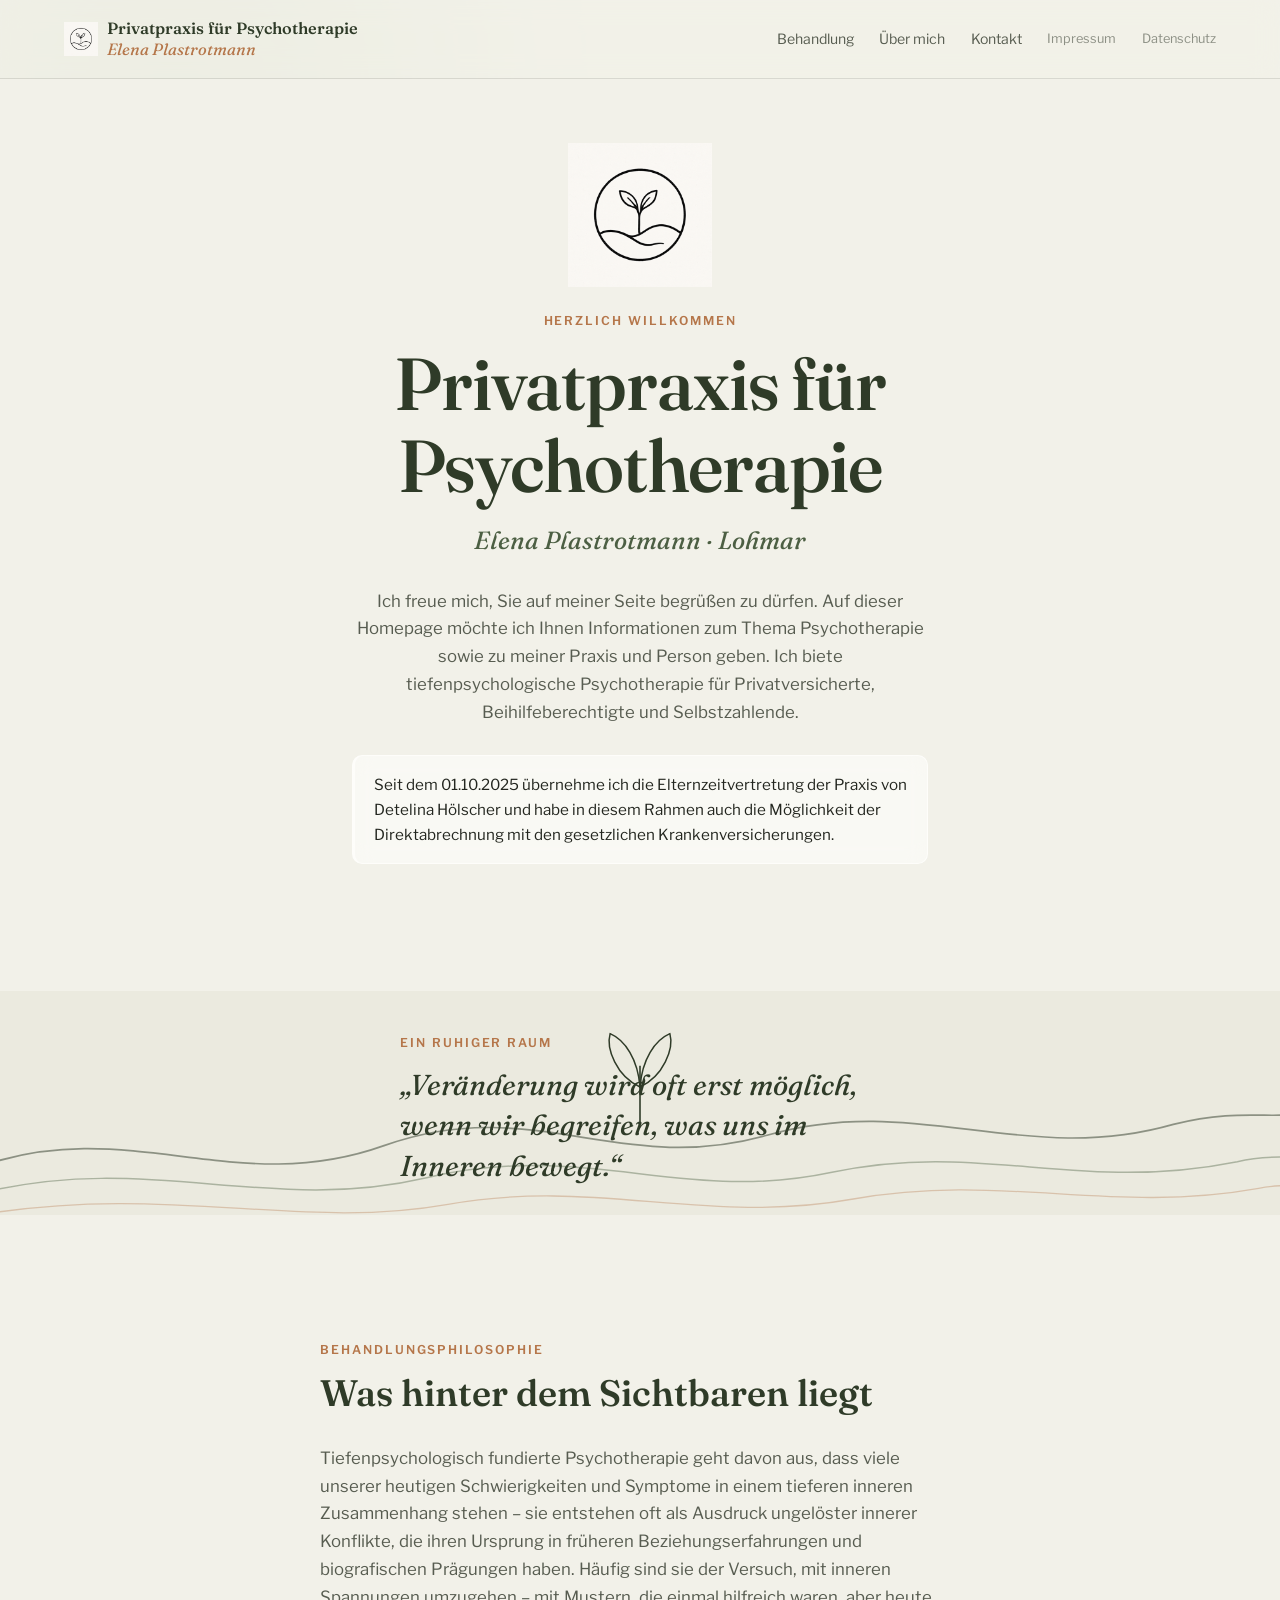
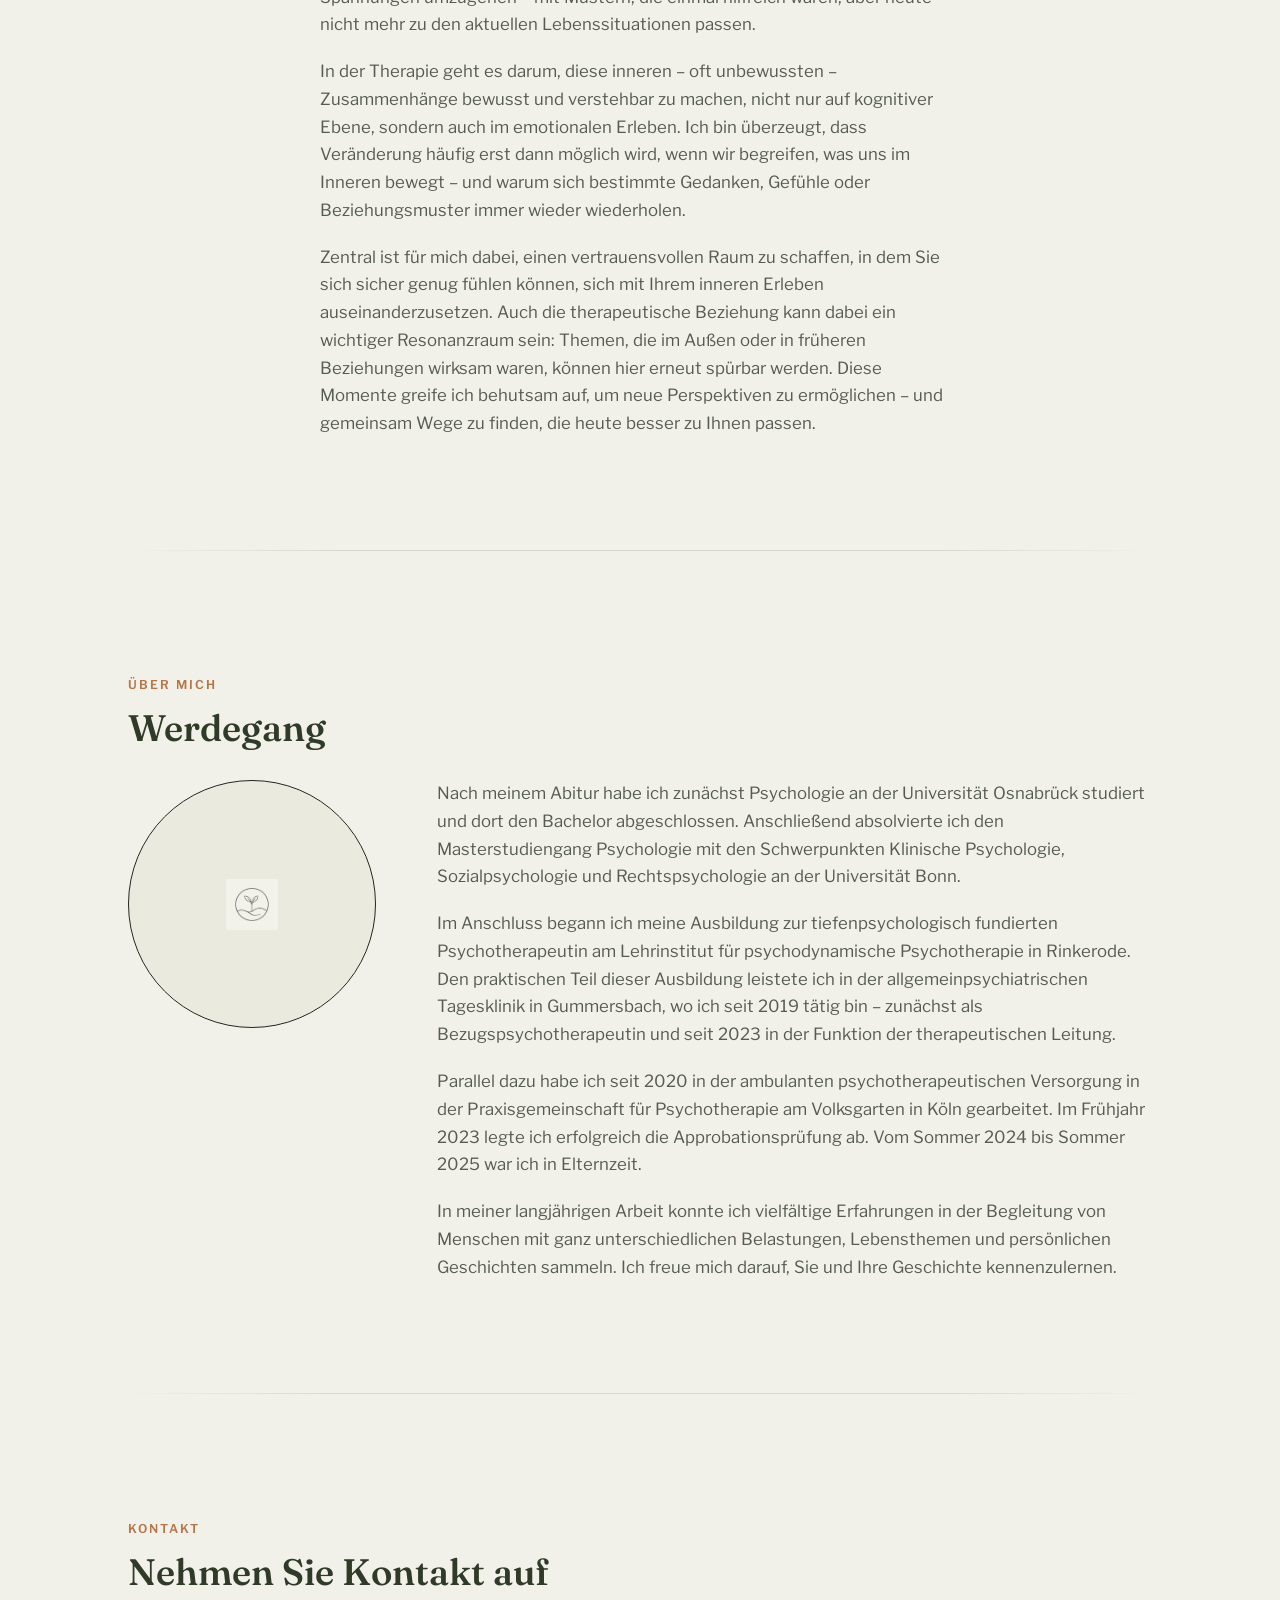
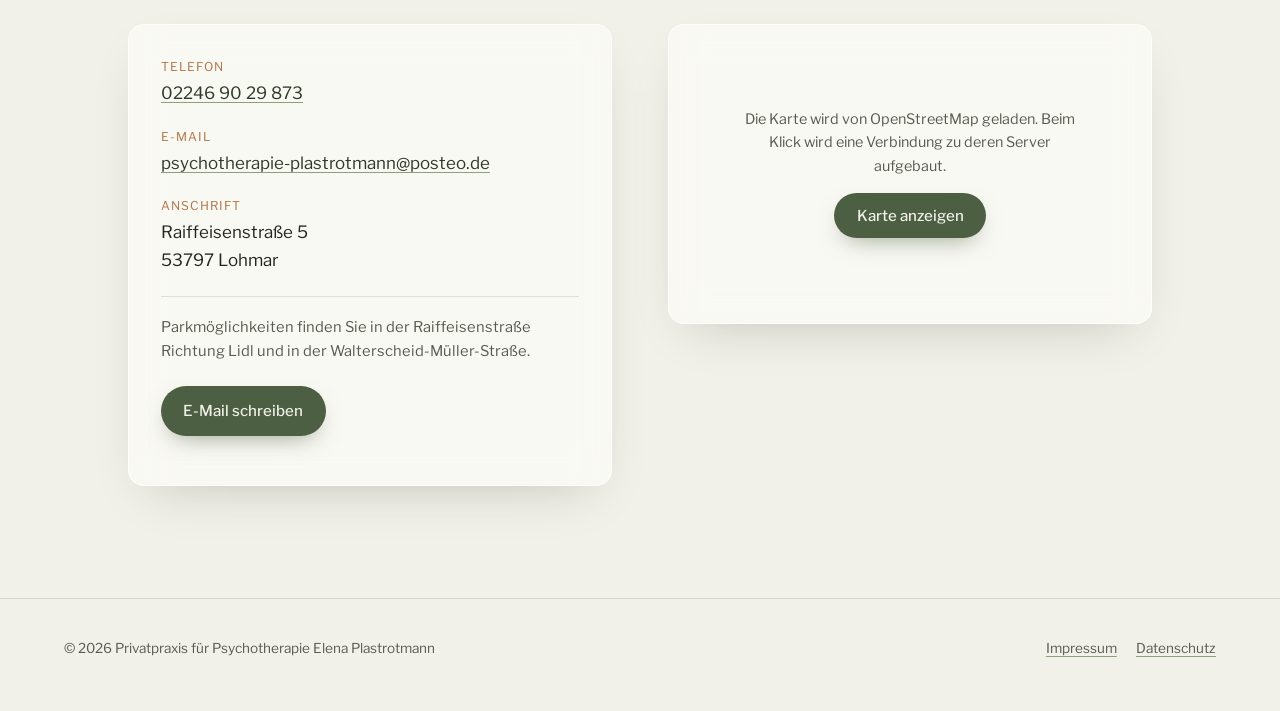
==== index.html @ 80707704 "Add files via upload" ====
<!DOCTYPE html>
<html lang="de">
<head>
<meta charset="UTF-8">
<meta name="viewport" content="width=device-width, initial-scale=1">
<title>Privatpraxis für Psychotherapie – Elena Plastrotmann</title>
<meta name="description" content="Privatpraxis für tiefenpsychologisch fundierte Psychotherapie von Elena Plastrotmann in Lohmar. Für Privatversicherte, Beihilfeberechtigte, Selbstzahlende und gesetzlich Versicherte im Rahmen der Elternzeitvertretung.">
<link rel="icon" type="image/png" href="assets/logo.png">
<link rel="stylesheet" href="style.css">
</head>
<body>

<div class="field" aria-hidden="true">
  <span class="b1"></span>
  <span class="b2"></span>
  <span class="b3"></span>
</div>

<nav class="site-nav">
  <a class="wordmark" href="#top">
    <img class="logo-mark" src="assets/logo.png" alt="Logo: Sprössling über Dünenlinien">
    <span>Privatpraxis für Psychotherapie<br><em>Elena Plastrotmann</em></span>
  </a>
  <ul class="nav-links">
    <li><a href="#behandlung">Behandlung</a></li>
    <li><a href="#ueber-mich">Über mich</a></li>
    <li><a href="#kontakt">Kontakt</a></li>
    <li class="legal"><a href="impressum.html">Impressum</a></li>
    <li class="legal"><a href="datenschutz.html">Datenschutz</a></li>
  </ul>
</nav>

<main id="top">

  <!-- ================= HERO ================= -->
  <section class="hero">
    <div class="wrap hero-inner">
      <div class="hero-art-wrap">
        <img src="assets/logo.png" alt="Logo der Praxis: Sprössling über Dünenlinien" style="width:9rem; height:9rem; display:block; margin:0 auto;">
      </div>
      <p class="eyebrow" style="text-align:center;">Herzlich willkommen</p>
      <h1 style="text-align:center;">Privatpraxis für<br>Psychotherapie</h1>
      <p class="lede" style="text-align:center;">Elena Plastrotmann · Lohmar</p>
      <p class="intro" style="margin-left:auto; margin-right:auto; text-align:center;">
        Ich freue mich, Sie auf meiner Seite begrüßen zu dürfen. Auf dieser Homepage
        möchte ich Ihnen Informationen zum Thema Psychotherapie sowie zu meiner Praxis
        und Person geben. Ich biete tiefenpsychologische Psychotherapie für
        Privatversicherte, Beihilfeberechtigte und Selbstzahlende.
      </p>
      <p class="notice" style="margin-left:auto; margin-right:auto;">
        Seit dem 01.10.2025 übernehme ich die Elternzeitvertretung der Praxis von
        Detelina Hölscher und habe in diesem Rahmen auch die Möglichkeit der
        Direktabrechnung mit den gesetzlichen Krankenversicherungen.
      </p>
    </div>
  </section>

  <!-- ================= DÜNEN-LINIEN-BAND ================= -->
  <div class="line-band">
    <svg class="dunes" viewBox="0 0 1200 260" preserveAspectRatio="xMidYMid slice" aria-hidden="true">
      <path d="M-20,190 C120,140 220,220 360,170 C500,120 580,200 720,160 C860,120 960,190 1100,150 C1160,135 1190,145 1220,140"
            fill="none" stroke="#2f3b28" stroke-width="1.6" opacity="0.5"/>
      <path d="M-20,215 C140,175 250,235 400,200 C550,165 640,225 780,195 C920,165 1010,215 1160,185 C1190,178 1210,182 1220,180"
            fill="none" stroke="#4c5f43" stroke-width="1.4" opacity="0.4"/>
      <path d="M-20,235 C160,205 280,250 420,225 C560,200 660,245 800,220 C940,195 1040,235 1180,210 C1200,206 1210,208 1220,207"
            fill="none" stroke="#b5764a" stroke-width="1.2" opacity="0.35"/>
      <g transform="translate(600,95)">
        <line x1="0" y1="0" x2="0" y2="55" stroke="#2f3b28" stroke-width="1.5"/>
        <path d="M0,20 C-22,10 -32,-16 -28,-30 C-14,-24 -2,-6 0,20 Z" fill="none" stroke="#2f3b28" stroke-width="1.4"/>
        <path d="M0,20 C22,10 32,-16 28,-30 C14,-24 2,-6 0,20 Z" fill="none" stroke="#2f3b28" stroke-width="1.4"/>
      </g>
    </svg>
    <div class="wrap">
      <p class="eyebrow">Ein ruhiger Raum</p>
      <blockquote>„Veränderung wird oft erst möglich, wenn wir begreifen, was uns im Inneren bewegt.“</blockquote>
    </div>
  </div>

  <!-- ================= BEHANDLUNGSPHILOSOPHIE ================= -->
  <section id="behandlung">
    <div class="wrap reveal">
      <div class="section-head">
        <p class="eyebrow">Behandlungsphilosophie</p>
        <h2>Was hinter dem Sichtbaren liegt</h2>
      </div>
      <div class="prose">
        <p>
          Tiefenpsychologisch fundierte Psychotherapie geht davon aus, dass viele
          unserer heutigen Schwierigkeiten und Symptome in einem tieferen inneren
          Zusammenhang stehen – sie entstehen oft als Ausdruck ungelöster innerer
          Konflikte, die ihren Ursprung in früheren Beziehungserfahrungen und
          biografischen Prägungen haben. Häufig sind sie der Versuch, mit inneren
          Spannungen umzugehen – mit Mustern, die einmal hilfreich waren, aber heute
          nicht mehr zu den aktuellen Lebenssituationen passen.
        </p>
        <p>
          In der Therapie geht es darum, diese inneren – oft unbewussten –
          Zusammenhänge bewusst und verstehbar zu machen, nicht nur auf kognitiver
          Ebene, sondern auch im emotionalen Erleben. Ich bin überzeugt, dass
          Veränderung häufig erst dann möglich wird, wenn wir begreifen, was uns im
          Inneren bewegt – und warum sich bestimmte Gedanken, Gefühle oder
          Beziehungsmuster immer wieder wiederholen.
        </p>
        <p>
          Zentral ist für mich dabei, einen vertrauensvollen Raum zu schaffen, in dem
          Sie sich sicher genug fühlen können, sich mit Ihrem inneren Erleben
          auseinanderzusetzen. Auch die therapeutische Beziehung kann dabei ein
          wichtiger Resonanzraum sein: Themen, die im Außen oder in früheren
          Beziehungen wirksam waren, können hier erneut spürbar werden. Diese Momente
          greife ich behutsam auf, um neue Perspektiven zu ermöglichen – und
          gemeinsam Wege zu finden, die heute besser zu Ihnen passen.
        </p>
      </div>
    </div>
  </section>

  <div class="divider"></div>

  <!-- ================= ÜBER MICH ================= -->
  <section id="ueber-mich">
    <div class="wrap-wide">
      <div class="section-head reveal">
        <p class="eyebrow">Über mich</p>
        <h2>Werdegang</h2>
      </div>
      <div class="portrait-layout reveal">
        <div class="portrait-frame">
          <img src="assets/logo.png" alt="Platzhalter" style="width:3.2rem; height:3.2rem; opacity:0.55;">
        </div>
        <div class="prose">
        <p>
          Nach meinem Abitur habe ich zunächst Psychologie an der Universität
          Osnabrück studiert und dort den Bachelor abgeschlossen. Anschließend
          absolvierte ich den Masterstudiengang Psychologie mit den Schwerpunkten
          Klinische Psychologie, Sozialpsychologie und Rechtspsychologie an der
          Universität Bonn.
        </p>
        <p>
          Im Anschluss begann ich meine Ausbildung zur tiefenpsychologisch
          fundierten Psychotherapeutin am Lehrinstitut für psychodynamische
          Psychotherapie in Rinkerode. Den praktischen Teil dieser Ausbildung
          leistete ich in der allgemeinpsychiatrischen Tagesklinik in Gummersbach, wo
          ich seit 2019 tätig bin – zunächst als Bezugspsychotherapeutin und seit
          2023 in der Funktion der therapeutischen Leitung.
        </p>
        <p>
          Parallel dazu habe ich seit 2020 in der ambulanten psychotherapeutischen
          Versorgung in der Praxisgemeinschaft für Psychotherapie am Volksgarten in
          Köln gearbeitet. Im Frühjahr 2023 legte ich erfolgreich die
          Approbationsprüfung ab. Vom Sommer 2024 bis Sommer 2025 war ich in
          Elternzeit.
        </p>
        <p>
          In meiner langjährigen Arbeit konnte ich vielfältige Erfahrungen in der
          Begleitung von Menschen mit ganz unterschiedlichen Belastungen,
          Lebensthemen und persönlichen Geschichten sammeln. Ich freue mich darauf,
          Sie und Ihre Geschichte kennenzulernen.
        </p>
        </div>
      </div>
    </div>
  </section>

  <div class="divider"></div>

  <!-- ================= KONTAKT ================= -->
  <section id="kontakt">
    <div class="wrap-wide">
      <div class="section-head reveal">
        <p class="eyebrow">Kontakt</p>
        <h2>Nehmen Sie Kontakt auf</h2>
      </div>
      <div class="contact-grid reveal-stagger">
        <div class="contact-card glass-card">
          <dl>
            <dt>Telefon</dt>
            <dd><a href="tel:+4922469029873">02246 90 29 873</a></dd>
            <dt>E-Mail</dt>
            <dd><a href="mailto:psychotherapie-plastrotmann@posteo.de">psychotherapie-plastrotmann@posteo.de</a></dd>
            <dt>Anschrift</dt>
            <dd>Raiffeisenstraße 5<br>53797 Lohmar</dd>
          </dl>
          <p class="parking">
            Parkmöglichkeiten finden Sie in der Raiffeisenstraße Richtung Lidl und in
            der Walterscheid-Müller-Straße.
          </p>
          <p style="margin-top:1.4rem;">
            <a class="btn" href="mailto:psychotherapie-plastrotmann@posteo.de?subject=Kontaktanfrage">
              E-Mail schreiben
            </a>
          </p>
        </div>

        <div class="map-box glass-card" id="map-box">
          <div id="map-placeholder">
            <p class="map-hint">
              Die Karte wird von OpenStreetMap geladen. Beim Klick wird eine
              Verbindung zu deren Server aufgebaut.
            </p>
            <p style="margin-top:0.9rem;">
              <button class="btn" id="load-map" type="button">Karte anzeigen</button>
            </p>
          </div>
        </div>
      </div>
    </div>
  </section>

</main>

<footer>
  <span>© <span id="year"></span> Privatpraxis für Psychotherapie Elena Plastrotmann</span>
  <span class="legal-links">
    <a href="impressum.html">Impressum</a>
    <a href="datenschutz.html">Datenschutz</a>
  </span>
</footer>

<script>
  document.getElementById('year').textContent = new Date().getFullYear();

  document.getElementById('load-map').addEventListener('click', function () {
    var box = document.getElementById('map-box');
    var iframe = document.createElement('iframe');
    iframe.src = "https://www.openstreetmap.org/export/embed.html?bbox=7.1958909%2C50.8319381%2C7.2158909%2C50.8419381&marker=50.8369381%2C7.2058909&layer=mapnik";
    iframe.loading = "lazy";
    iframe.title = "Anfahrt zur Praxis: Raiffeisenstraße 5, 53797 Lohmar";
    box.innerHTML = "";
    box.appendChild(iframe);
  });

  // Scroll-reveal animations
  var revealEls = document.querySelectorAll('.reveal, .reveal-stagger');
  if ('IntersectionObserver' in window) {
    var io = new IntersectionObserver(function (entries) {
      entries.forEach(function (entry) {
        if (entry.isIntersecting) {
          entry.target.classList.add('is-visible');
          io.unobserve(entry.target);
        }
      });
    }, { threshold: 0.15 });
    revealEls.forEach(function (el) { io.observe(el); });
  } else {
    revealEls.forEach(function (el) { el.classList.add('is-visible'); });
  }
</script>

</body>
</html>
---- style.css ----
/* ============================================================
   Privatpraxis für Psychotherapie – Elena Plastrotmann
   Design-System v2: editorial, ruhig, mit echter Tiefe & Bewegung
   ============================================================ */

@import url('https://fonts.googleapis.com/css2?family=Fraunces:ital,opsz,wght@0,9..144,340;0,9..144,440;0,9..144,560;0,9..144,680;1,9..144,440;1,9..144,560&family=Libre+Franklin:wght@300;400;500;600&display=swap');

:root {
  --paper: #f2f1e9;
  --paper-warm: #ebeadf;
  --ink: #23261f;
  --ink-soft: #575c50;
  --moss: #4c5f43;
  --moss-deep: #2f3b28;
  --moss-light: #8ca179;
  --clay: #b5764a;
  --clay-soft: #d9a97e;
  --sage-pale: #dde3d1;
  --line: rgba(35, 38, 31, 0.12);
  --glass: rgba(255, 255, 254, 0.55);
  --glass-border: rgba(255, 255, 254, 0.7);

  --font-display: 'Fraunces', Georgia, serif;
  --font-body: 'Libre Franklin', -apple-system, sans-serif;

  --measure: 40rem;
  --gutter: clamp(1.5rem, 5vw, 4.5rem);
  --ease: cubic-bezier(0.16, 1, 0.3, 1);
}

* { box-sizing: border-box; }
html { scroll-behavior: smooth; }

@media (prefers-reduced-motion: reduce) {
  html { scroll-behavior: auto; }
  * { animation-duration: 0.01ms !important; transition-duration: 0.01ms !important; }
}

body {
  margin: 0;
  background: var(--paper);
  color: var(--ink);
  font-family: var(--font-body);
  line-height: 1.65;
  font-size: 1.05rem;
  -webkit-font-smoothing: antialiased;
  overflow-x: hidden;
}

a { color: var(--moss-deep); text-decoration-color: var(--moss-light); text-underline-offset: 3px; }
a:hover { color: var(--clay); }
a:focus-visible, button:focus-visible { outline: 2px solid var(--clay); outline-offset: 3px; }

h1, h2, h3 {
  font-family: var(--font-display);
  font-weight: 560;
  color: var(--moss-deep);
  line-height: 1.12;
  margin: 0;
}

.eyebrow {
  font-family: var(--font-body);
  font-size: 0.76rem;
  letter-spacing: 0.16em;
  text-transform: uppercase;
  color: var(--clay);
  font-weight: 600;
}

/* ---------- Nav ---------- */
.site-nav {
  position: sticky;
  top: 0;
  z-index: 30;
  display: flex;
  align-items: center;
  justify-content: space-between;
  gap: 1rem;
  padding: 1.15rem var(--gutter);
  background: rgba(242, 241, 233, 0.72);
  backdrop-filter: blur(14px) saturate(1.4);
  -webkit-backdrop-filter: blur(14px) saturate(1.4);
  border-bottom: 1px solid var(--line);
  flex-wrap: wrap;
  transition: background 0.3s var(--ease);
}
.site-nav .wordmark {
  font-family: var(--font-display);
  font-size: 1.02rem;
  color: var(--moss-deep);
  text-decoration: none;
  font-weight: 560;
  line-height: 1.25;
}
.site-nav .wordmark em { font-style: italic; color: var(--clay); font-weight: 440; }
.nav-links { display: flex; align-items: center; gap: 1.6rem; list-style: none; margin: 0; padding: 0; font-size: 0.88rem; }
.nav-links a { color: var(--ink-soft); text-decoration: none; position: relative; }
.nav-links a::after {
  content: ""; position: absolute; left: 0; right: 0; bottom: -3px; height: 1px;
  background: var(--clay); transform: scaleX(0); transform-origin: right;
  transition: transform 0.3s var(--ease);
}
.nav-links a:hover { color: var(--clay); }
.nav-links a:hover::after { transform: scaleX(1); transform-origin: left; }
.nav-links .legal { color: var(--ink-soft); opacity: 0.65; font-size: 0.8rem; }

/* ---------- Ambient gradient field (replaces flat illustration) ---------- */
.field {
  position: fixed;
  inset: 0;
  z-index: -1;
  pointer-events: none;
  overflow: hidden;
}
.field span {
  position: absolute;
  border-radius: 50%;
  filter: blur(70px);
  opacity: 0.55;
  will-change: transform;
}
.field .b1 { width: 46rem; height: 46rem; top: -18rem; left: -12rem; background: radial-gradient(circle, var(--moss-light), transparent 70%); opacity: 0.18; animation: drift1 26s ease-in-out infinite; }
.field .b2 { width: 34rem; height: 34rem; top: 8rem; right: -10rem; background: radial-gradient(circle, var(--clay-soft), transparent 70%); opacity: 0.14; animation: drift2 32s ease-in-out infinite; }
.field .b3 { width: 40rem; height: 40rem; bottom: -20rem; left: 20%; background: radial-gradient(circle, var(--sage-pale), transparent 70%); opacity: 0.2; animation: drift3 40s ease-in-out infinite; }

@keyframes drift1 { 0%,100% { transform: translate(0,0); } 50% { transform: translate(4%, 6%); } }
@keyframes drift2 { 0%,100% { transform: translate(0,0); } 50% { transform: translate(-6%, 4%); } }
@keyframes drift3 { 0%,100% { transform: translate(0,0); } 50% { transform: translate(5%, -5%); } }

/* ---------- Layout shell ---------- */
main { display: block; }
section { padding: clamp(3.5rem, 9vw, 7rem) var(--gutter); position: relative; }
.wrap { max-width: var(--measure); margin: 0 auto; }
.wrap-wide { max-width: 64rem; margin: 0 auto; }

/* ---------- Hero ---------- */
.hero {
  min-height: min(46rem, 88vh);
  display: flex;
  align-items: center;
  padding-top: clamp(2rem, 8vw, 4rem);
}
.hero-inner { max-width: 46rem; }
.hero h1 {
  font-size: clamp(2.6rem, 7vw, 4.6rem);
  letter-spacing: -0.015em;
  opacity: 0;
  transform: translateY(18px);
  animation: rise 0.9s var(--ease) 0.15s forwards;
}
.hero .lede {
  font-family: var(--font-display);
  font-style: italic;
  font-weight: 440;
  font-size: clamp(1.2rem, 2.6vw, 1.55rem);
  color: var(--moss);
  margin-top: 0.75rem;
  opacity: 0;
  transform: translateY(18px);
  animation: rise 0.9s var(--ease) 0.32s forwards;
}
.hero p.intro {
  margin-top: 1.7rem;
  max-width: 36rem;
  color: var(--ink-soft);
  opacity: 0;
  transform: translateY(18px);
  animation: rise 0.9s var(--ease) 0.48s forwards;
}
.notice {
  margin-top: 1.8rem;
  padding: 1rem 1.2rem;
  background: var(--glass);
  border: 1px solid var(--glass-border);
  backdrop-filter: blur(10px);
  border-left: 3px solid var(--moss);
  border-radius: 10px;
  font-size: 0.95rem;
  max-width: 36rem;
  opacity: 0;
  transform: translateY(18px);
  animation: rise 0.9s var(--ease) 0.64s forwards;
}
@keyframes rise { to { opacity: 1; transform: translateY(0); } }

/* ---------- Scroll reveal ---------- */
.reveal { opacity: 0; transform: translateY(28px); transition: opacity 0.8s var(--ease), transform 0.8s var(--ease); }
.reveal.is-visible { opacity: 1; transform: translateY(0); }
.reveal-stagger > * { opacity: 0; transform: translateY(24px); transition: opacity 0.7s var(--ease), transform 0.7s var(--ease); }
.reveal-stagger.is-visible > *:nth-child(1) { transition-delay: 0s; }
.reveal-stagger.is-visible > *:nth-child(2) { transition-delay: 0.12s; }
.reveal-stagger.is-visible > *:nth-child(3) { transition-delay: 0.24s; }
.reveal-stagger.is-visible > * { opacity: 1; transform: translateY(0); }

/* ---------- Sections ---------- */
.section-head { margin-bottom: 2rem; }
.section-head h2 { font-size: clamp(1.7rem, 4.2vw, 2.3rem); margin-top: 0.4rem; }

.divider {
  height: 1px;
  max-width: 64rem;
  margin: 0 auto;
  background: linear-gradient(90deg, transparent, var(--line) 20%, var(--line) 80%, transparent);
}

.prose p { margin: 0 0 1.15em; color: var(--ink-soft); }
.prose p:last-child { margin-bottom: 0; }

/* ---------- Glass cards ---------- */
.glass-card {
  background: var(--glass);
  border: 1px solid var(--glass-border);
  backdrop-filter: blur(16px) saturate(1.3);
  -webkit-backdrop-filter: blur(16px) saturate(1.3);
  border-radius: 16px;
  box-shadow: 0 20px 50px -24px rgba(35, 38, 31, 0.25);
  transition: transform 0.4s var(--ease), box-shadow 0.4s var(--ease);
}
.glass-card:hover { transform: translateY(-3px); box-shadow: 0 26px 60px -22px rgba(35, 38, 31, 0.3); }

/* ---------- Portrait ---------- */
.portrait-layout {
  display: grid;
  grid-template-columns: 15.5rem 1fr;
  gap: clamp(2.2rem, 5vw, 3.8rem);
  align-items: start;
}
@media (max-width: 42rem) {
  .portrait-layout { grid-template-columns: 1fr; }
  .portrait-frame { margin: 0 auto; }
}
.portrait-frame {
  width: 15.5rem;
  height: 15.5rem;
  border-radius: 50%;
  position: relative;
  flex-shrink: 0;
  background: var(--paper-warm);
  border: 1.5px solid var(--ink);
  box-shadow: none;
  display: flex;
  align-items: center;
  justify-content: center;
  overflow: hidden;
}
.portrait-frame img { width: 100%; height: 100%; object-fit: cover; }
.portrait-frame .tag {
  font-family: var(--font-body);
  font-size: 0.72rem;
  letter-spacing: 0.06em;
  color: var(--ink-soft);
  text-transform: uppercase;
}

/* ---------- Contact ---------- */
.contact-grid {
  display: grid;
  grid-template-columns: 1fr 1fr;
  gap: clamp(2rem, 5vw, 3.5rem);
  align-items: start;
}
@media (max-width: 40rem) { .contact-grid { grid-template-columns: 1fr; } }

.contact-card { padding: 2rem; }
.contact-card dl { margin: 0; }
.contact-card dt { font-size: 0.76rem; letter-spacing: 0.08em; text-transform: uppercase; color: var(--clay); margin-top: 1.15rem; }
.contact-card dt:first-child { margin-top: 0; }
.contact-card dd { margin: 0.2rem 0 0; font-size: 1.06rem; }
.contact-card .parking { margin-top: 1.3rem; padding-top: 1.1rem; border-top: 1px solid var(--line); font-size: 0.92rem; color: var(--ink-soft); }

.btn {
  display: inline-flex; align-items: center; gap: 0.5rem;
  padding: 0.8rem 1.4rem;
  background: var(--moss);
  color: var(--paper);
  border: none; border-radius: 999px;
  font-family: var(--font-body); font-size: 0.94rem; font-weight: 500;
  text-decoration: none; cursor: pointer;
  transition: background 0.25s var(--ease), transform 0.25s var(--ease), box-shadow 0.25s var(--ease);
  box-shadow: 0 10px 24px -10px rgba(76, 95, 67, 0.6);
}
.btn:hover { background: var(--moss-deep); color: var(--paper); transform: translateY(-2px); box-shadow: 0 14px 28px -10px rgba(76, 95, 67, 0.7); }

.map-box {
  border-radius: 16px;
  overflow: hidden;
  min-height: 300px;
  display: flex; align-items: center; justify-content: center;
  text-align: center;
  padding: 1.8rem;
}
.map-box iframe { width: 100%; height: 340px; border: 0; display: block; border-radius: 16px; }
.map-box .map-hint { color: var(--ink-soft); font-size: 0.9rem; max-width: 22rem; }

/* ---------- Footer ---------- */
footer {
  padding: 2.4rem var(--gutter) 3.2rem;
  border-top: 1px solid var(--line);
  font-size: 0.85rem;
  color: var(--ink-soft);
  display: flex; justify-content: space-between; gap: 1rem; flex-wrap: wrap;
}
footer a { color: var(--ink-soft); }
footer .legal-links { display: flex; gap: 1.2rem; }

/* ---------- Legal pages ---------- */
.legal-page section { padding-top: clamp(2.8rem, 6vw, 4rem); }
.legal-page h1 { font-size: clamp(1.9rem, 4vw, 2.5rem); margin-bottom: 1.9rem; }
.legal-page h3 { font-size: 1.05rem; color: var(--moss-deep); margin-top: 2.1rem; margin-bottom: 0.5rem; font-family: var(--font-body); font-weight: 600; }
.legal-page p, .legal-page address { color: var(--ink-soft); font-style: normal; margin: 0 0 1em; }

/* ---------- Photo hero & bands -> replaced with abstract line-art (see below) ---------- */
.hero {
  position: relative;
  background: var(--paper);
  color: var(--ink);
}
.hero .eyebrow { color: var(--clay); }
.hero h1 { color: var(--moss-deep); text-shadow: none; }
.hero .lede { color: var(--moss); }
.hero p.intro { color: var(--ink-soft); }
.hero .notice { background: var(--glass); border-color: var(--glass-border); color: var(--ink); }
.hero .notice a { color: var(--moss-deep); }

.hero-art-wrap {
  max-width: 22rem;
  margin: 0 auto 1.5rem;
  opacity: 0;
  transform: scale(0.94);
  animation: emblemIn 1.1s var(--ease) 0.05s forwards;
}
.hero-art-wrap svg { width: 100%; height: auto; display: block; }
@keyframes emblemIn { to { opacity: 1; transform: scale(1); } }

.line-band {
  position: relative;
  min-height: 14rem;
  background: var(--paper-warm);
  display: flex;
  align-items: center;
  overflow: hidden;
}
.line-band svg.dunes {
  position: absolute;
  inset: 0;
  width: 100%;
  height: 100%;
}
.line-band .wrap { position: relative; z-index: 2; }
.line-band .eyebrow { color: var(--clay); }
.line-band blockquote {
  font-family: var(--font-display);
  font-style: italic;
  font-weight: 440;
  font-size: clamp(1.3rem, 3vw, 1.8rem);
  line-height: 1.4;
  margin: 0.6rem 0 0;
  color: var(--moss-deep);
  max-width: 30rem;
}

.photo-credit {
  font-size: 0.72rem;
  color: var(--ink-soft);
  opacity: 0.6;
}
.photo-credit a { color: var(--ink-soft); }

/* ---------- Logo ---------- */
.site-nav .wordmark {
  display: flex;
  align-items: center;
  gap: 0.6rem;
}
.site-nav .logo-mark {
  width: 2.1rem;
  height: 2.1rem;
  flex-shrink: 0;
}
.footer-mark {
  width: 1.6rem;
  height: 1.6rem;
  opacity: 0.7;
  vertical-align: middle;
  margin-right: 0.4rem;
}

/* ---------- Mobile fixes: horizontal overflow + nav + portrait ---------- */
html, body {
  overflow-x: hidden;
  width: 100%;
  max-width: 100vw;
}

.nav-links {
  flex-wrap: wrap;
  row-gap: 0.4rem;
  justify-content: flex-end;
}

@media (max-width: 40rem) {
  .site-nav {
    flex-direction: column;
    align-items: flex-start;
    gap: 0.7rem;
  }
  .nav-links {
    justify-content: flex-start;
    width: 100%;
    gap: 1rem 1.1rem;
    font-size: 0.85rem;
  }
}

@media (max-width: 26rem) {
  .portrait-frame {
    width: 10.5rem;
    height: 10.5rem;
  }
  .portrait-frame .tag {
    font-size: 0.62rem;
  }
}
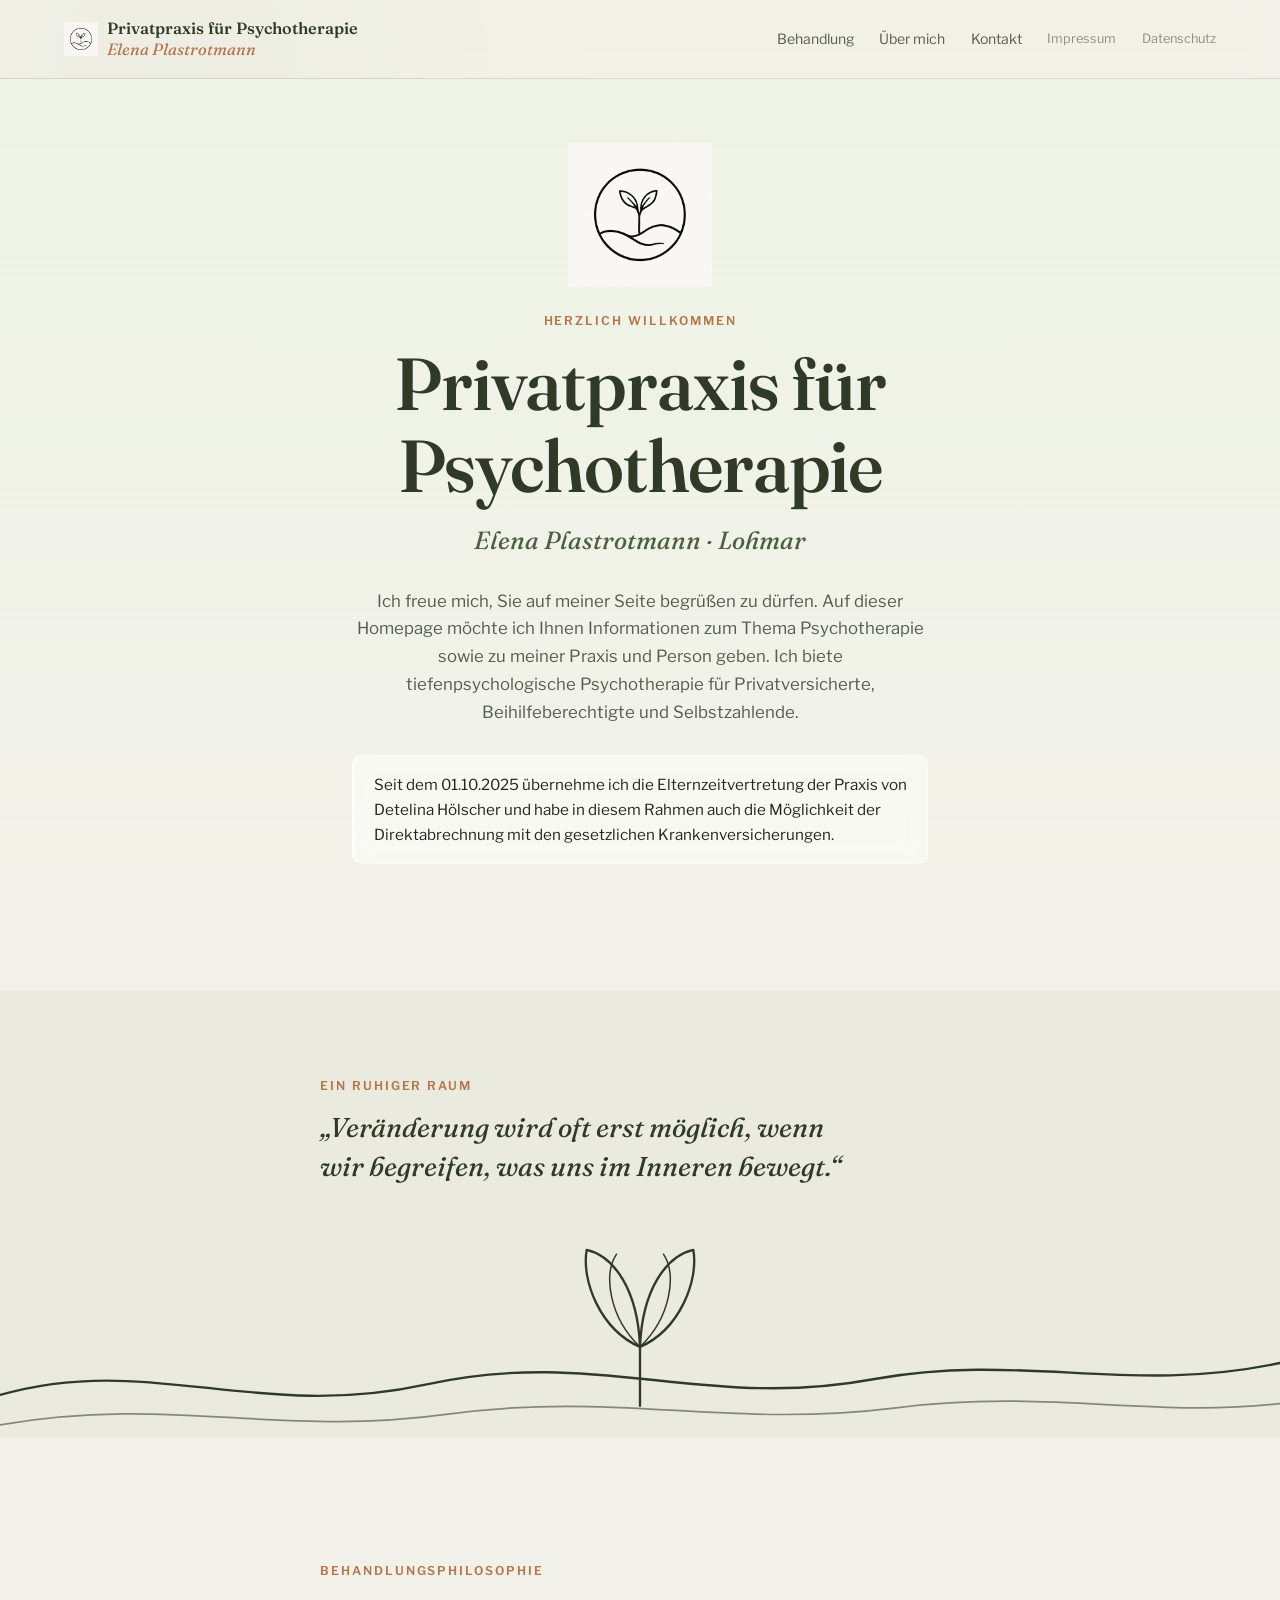
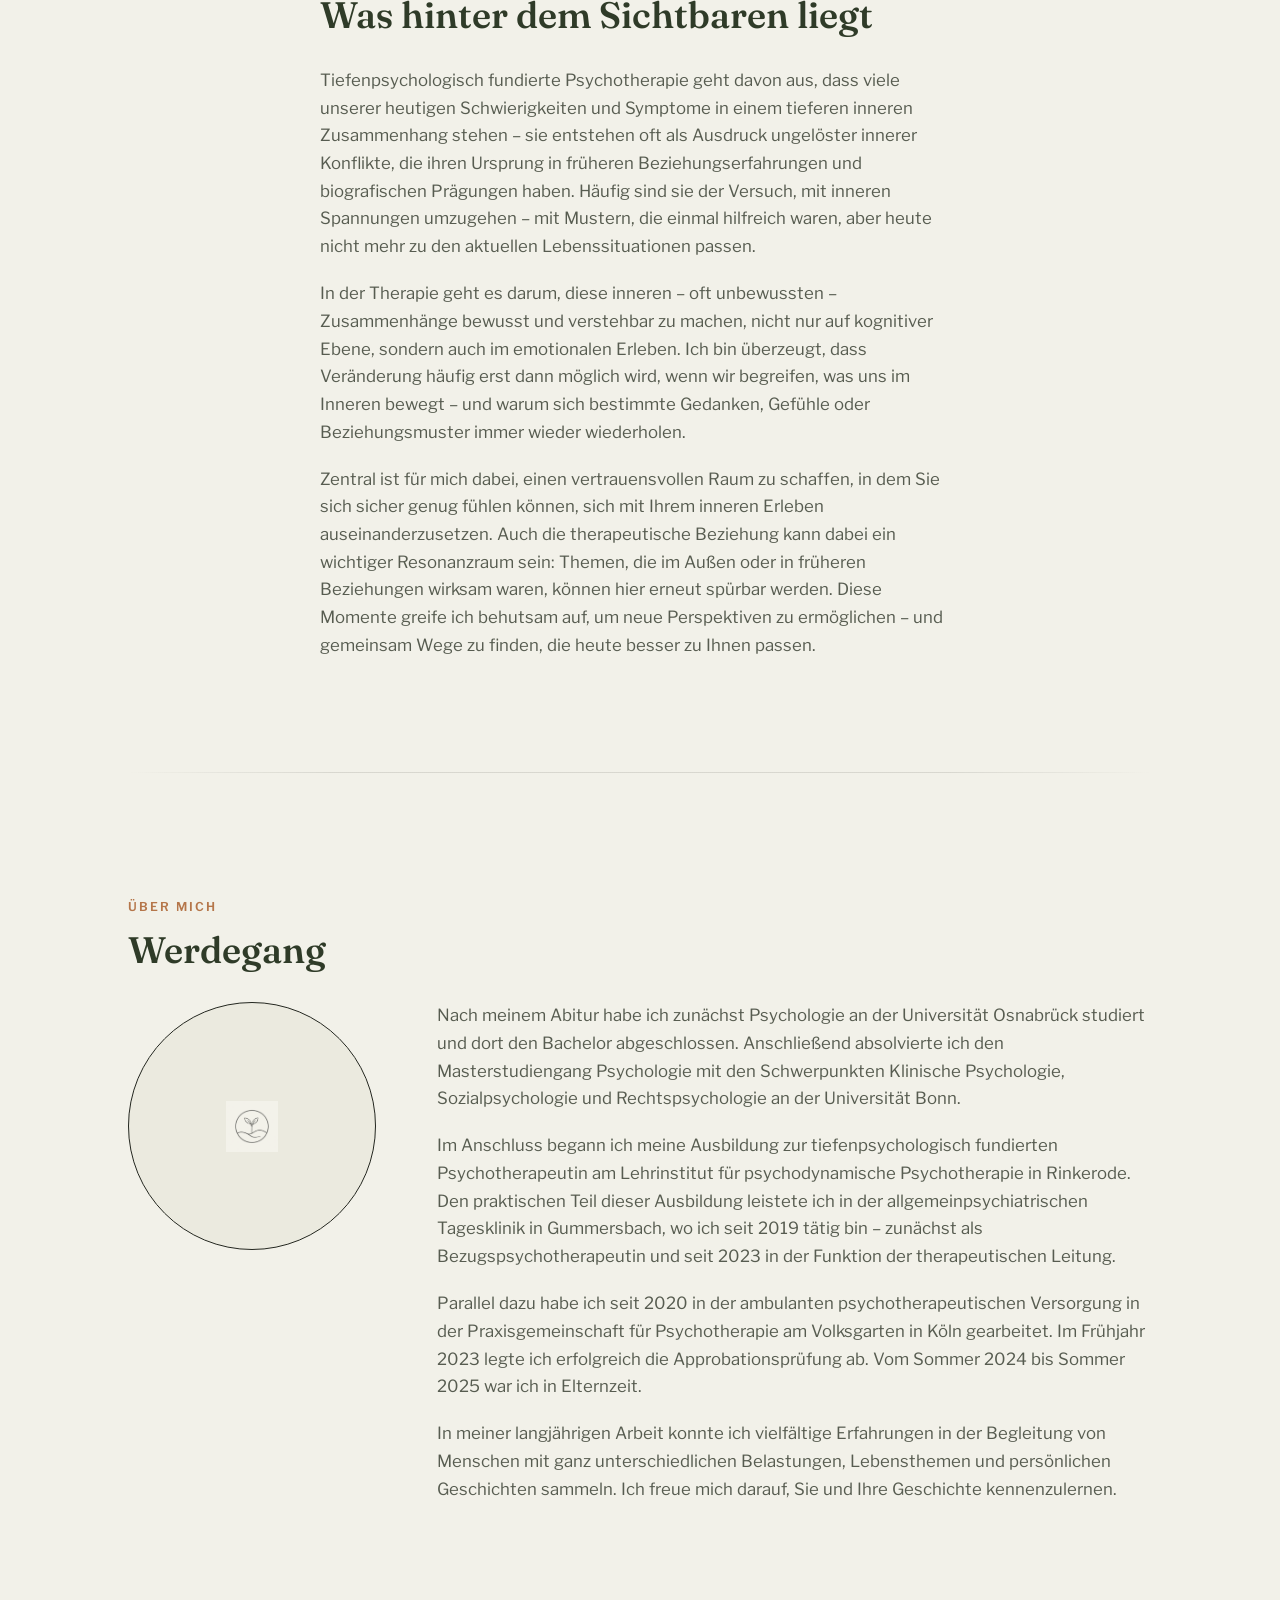
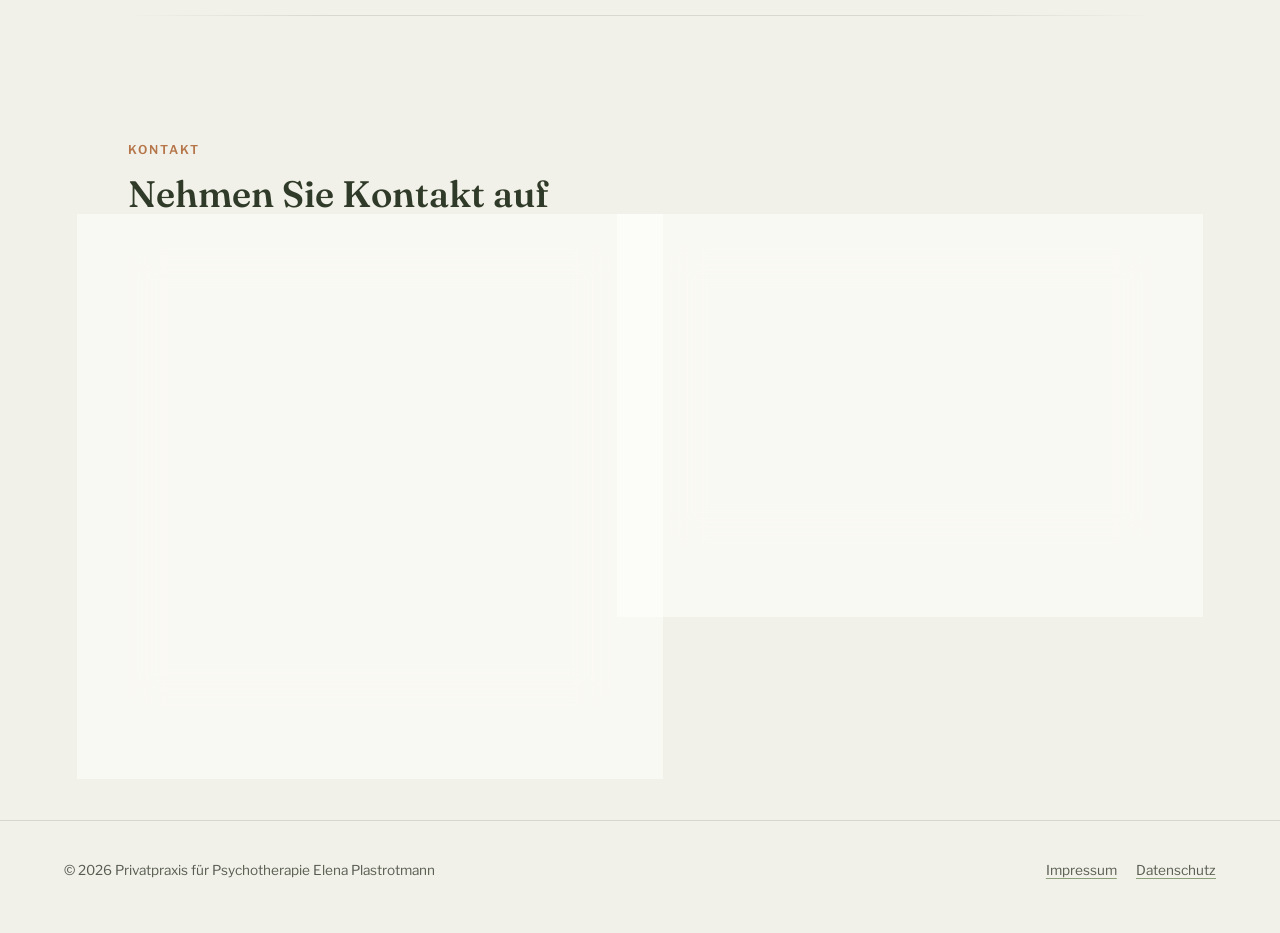
==== commit eb2cd9ca: "Add files via upload" ====
--- a/index.html
+++ b/index.html
@@ -34,6 +34,7 @@
 
   <!-- ================= HERO ================= -->
   <section class="hero">
+    <div class="hero-scrim"></div>
     <div class="wrap hero-inner">
       <div class="hero-art-wrap">
         <img src="assets/logo.png" alt="Logo der Praxis: Sprössling über Dünenlinien" style="width:9rem; height:9rem; display:block; margin:0 auto;">
@@ -55,25 +56,27 @@
     </div>
   </section>
 
-  <!-- ================= DÜNEN-LINIEN-BAND ================= -->
+  <!-- ================= DÜNEN-LINIEN-BAND (Formen 1:1 aus dem Logo) ================= -->
   <div class="line-band">
-    <svg class="dunes" viewBox="0 0 1200 260" preserveAspectRatio="xMidYMid slice" aria-hidden="true">
-      <path d="M-20,190 C120,140 220,220 360,170 C500,120 580,200 720,160 C860,120 960,190 1100,150 C1160,135 1190,145 1220,140"
-            fill="none" stroke="#2f3b28" stroke-width="1.6" opacity="0.5"/>
-      <path d="M-20,215 C140,175 250,235 400,200 C550,165 640,225 780,195 C920,165 1010,215 1160,185 C1190,178 1210,182 1220,180"
-            fill="none" stroke="#4c5f43" stroke-width="1.4" opacity="0.4"/>
-      <path d="M-20,235 C160,205 280,250 420,225 C560,200 660,245 800,220 C940,195 1040,235 1180,210 C1200,206 1210,208 1220,207"
-            fill="none" stroke="#b5764a" stroke-width="1.2" opacity="0.35"/>
-      <g transform="translate(600,95)">
-        <line x1="0" y1="0" x2="0" y2="55" stroke="#2f3b28" stroke-width="1.5"/>
-        <path d="M0,20 C-22,10 -32,-16 -28,-30 C-14,-24 -2,-6 0,20 Z" fill="none" stroke="#2f3b28" stroke-width="1.4"/>
-        <path d="M0,20 C22,10 32,-16 28,-30 C14,-24 2,-6 0,20 Z" fill="none" stroke="#2f3b28" stroke-width="1.4"/>
-      </g>
-    </svg>
     <div class="wrap">
       <p class="eyebrow">Ein ruhiger Raum</p>
       <blockquote>„Veränderung wird oft erst möglich, wenn wir begreifen, was uns im Inneren bewegt.“</blockquote>
     </div>
+    <svg class="dunes" viewBox="0 0 1200 190" preserveAspectRatio="xMidYMax meet" aria-hidden="true">
+      <!-- Sprössling, identisch zum Logo: zwei mandelförmige Blätter mit Mittelader, Stiel -->
+      <g transform="translate(600,10)">
+        <path d="M0,95 C-38,78 -55,32 -50,4 C-24,10 -2,42 0,95 Z" fill="none" stroke="#2f3b28" stroke-width="2.2" stroke-linecap="round" stroke-linejoin="round"/>
+        <path d="M0,95 C-30,66 -34,26 -22,8" fill="none" stroke="#2f3b28" stroke-width="1.4" stroke-linecap="round"/>
+        <path d="M0,95 C38,78 55,32 50,4 C24,10 2,42 0,95 Z" fill="none" stroke="#2f3b28" stroke-width="2.2" stroke-linecap="round" stroke-linejoin="round"/>
+        <path d="M0,95 C30,66 34,26 22,8" fill="none" stroke="#2f3b28" stroke-width="1.4" stroke-linecap="round"/>
+        <line x1="0" y1="95" x2="0" y2="150" stroke="#2f3b28" stroke-width="2.2" stroke-linecap="round"/>
+      </g>
+      <!-- Dünen-/Wellenkontur, wie im Logo: zwei sich kreuzende geschwungene Horizontlinien -->
+      <path d="M0,150 C140,110 240,175 400,140 C560,105 660,165 820,135 C960,110 1060,150 1200,120"
+            fill="none" stroke="#2f3b28" stroke-width="2.2" stroke-linecap="round"/>
+      <path d="M0,178 C160,150 260,190 420,168 C580,146 680,182 840,162 C980,144 1080,172 1200,158"
+            fill="none" stroke="#2f3b28" stroke-width="1.6" stroke-linecap="round" opacity="0.55"/>
+    </svg>
   </div>
 
   <!-- ================= BEHANDLUNGSPHILOSOPHIE ================= -->
--- a/style.css
+++ b/style.css
@@ -310,11 +310,38 @@
 .legal-page h3 { font-size: 1.05rem; color: var(--moss-deep); margin-top: 2.1rem; margin-bottom: 0.5rem; font-family: var(--font-body); font-weight: 600; }
 .legal-page p, .legal-page address { color: var(--ink-soft); font-style: normal; margin: 0 0 1em; }
 
-/* ---------- Photo hero & bands -> replaced with abstract line-art (see below) ---------- */
+/* ---------- Photo hero (subtle duotone forest, monochrome tint) ---------- */
 .hero {
   position: relative;
   background: var(--paper);
   color: var(--ink);
+  overflow: hidden;
+}
+.hero::before {
+  content: "";
+  position: absolute;
+  inset: 0;
+  background-image: url('https://images.unsplash.com/photo-1762755126280-6d8a4f9d1115?fm=jpg&q=60&w=2400&auto=format&fit=crop');
+  background-size: cover;
+  background-position: center 30%;
+  filter: grayscale(1) contrast(1.08);
+  opacity: 0.28;
+}
+.hero::after {
+  content: "";
+  position: absolute;
+  inset: 0;
+  background: var(--moss-deep);
+  mix-blend-mode: color;
+  opacity: 0.9;
+}
+.hero::after, .hero::before { z-index: 0; }
+.hero .wrap { position: relative; z-index: 2; }
+.hero-scrim {
+  position: absolute;
+  inset: 0;
+  z-index: 1;
+  background: linear-gradient(180deg, rgba(242,241,233,0.55) 0%, rgba(242,241,233,0.82) 65%, var(--paper) 100%);
 }
 .hero .eyebrow { color: var(--clay); }
 .hero h1 { color: var(--moss-deep); text-shadow: none; }
@@ -330,34 +357,37 @@
   transform: scale(0.94);
   animation: emblemIn 1.1s var(--ease) 0.05s forwards;
 }
-.hero-art-wrap svg { width: 100%; height: auto; display: block; }
+.hero-art-wrap svg, .hero-art-wrap img { width: 100%; height: auto; display: block; }
 @keyframes emblemIn { to { opacity: 1; transform: scale(1); } }
 
+/* ---------- Quote band: text and line-art no longer overlap ---------- */
 .line-band {
   position: relative;
-  min-height: 14rem;
   background: var(--paper-warm);
-  display: flex;
-  align-items: center;
+  padding-top: clamp(3rem, 7vw, 4.5rem);
+  padding-bottom: 0;
   overflow: hidden;
 }
-.line-band svg.dunes {
-  position: absolute;
-  inset: 0;
-  width: 100%;
-  height: 100%;
-}
-.line-band .wrap { position: relative; z-index: 2; }
+.line-band .wrap {
+  position: relative;
+  z-index: 2;
+  padding-bottom: clamp(2rem, 5vw, 3rem);
+}
 .line-band .eyebrow { color: var(--clay); }
 .line-band blockquote {
   font-family: var(--font-display);
   font-style: italic;
   font-weight: 440;
-  font-size: clamp(1.3rem, 3vw, 1.8rem);
-  line-height: 1.4;
+  font-size: clamp(1.25rem, 2.8vw, 1.7rem);
+  line-height: 1.45;
   margin: 0.6rem 0 0;
   color: var(--moss-deep);
-  max-width: 30rem;
+  max-width: 34rem;
+}
+.line-band svg.dunes {
+  display: block;
+  width: 100%;
+  height: auto;
 }
 
 .photo-credit {
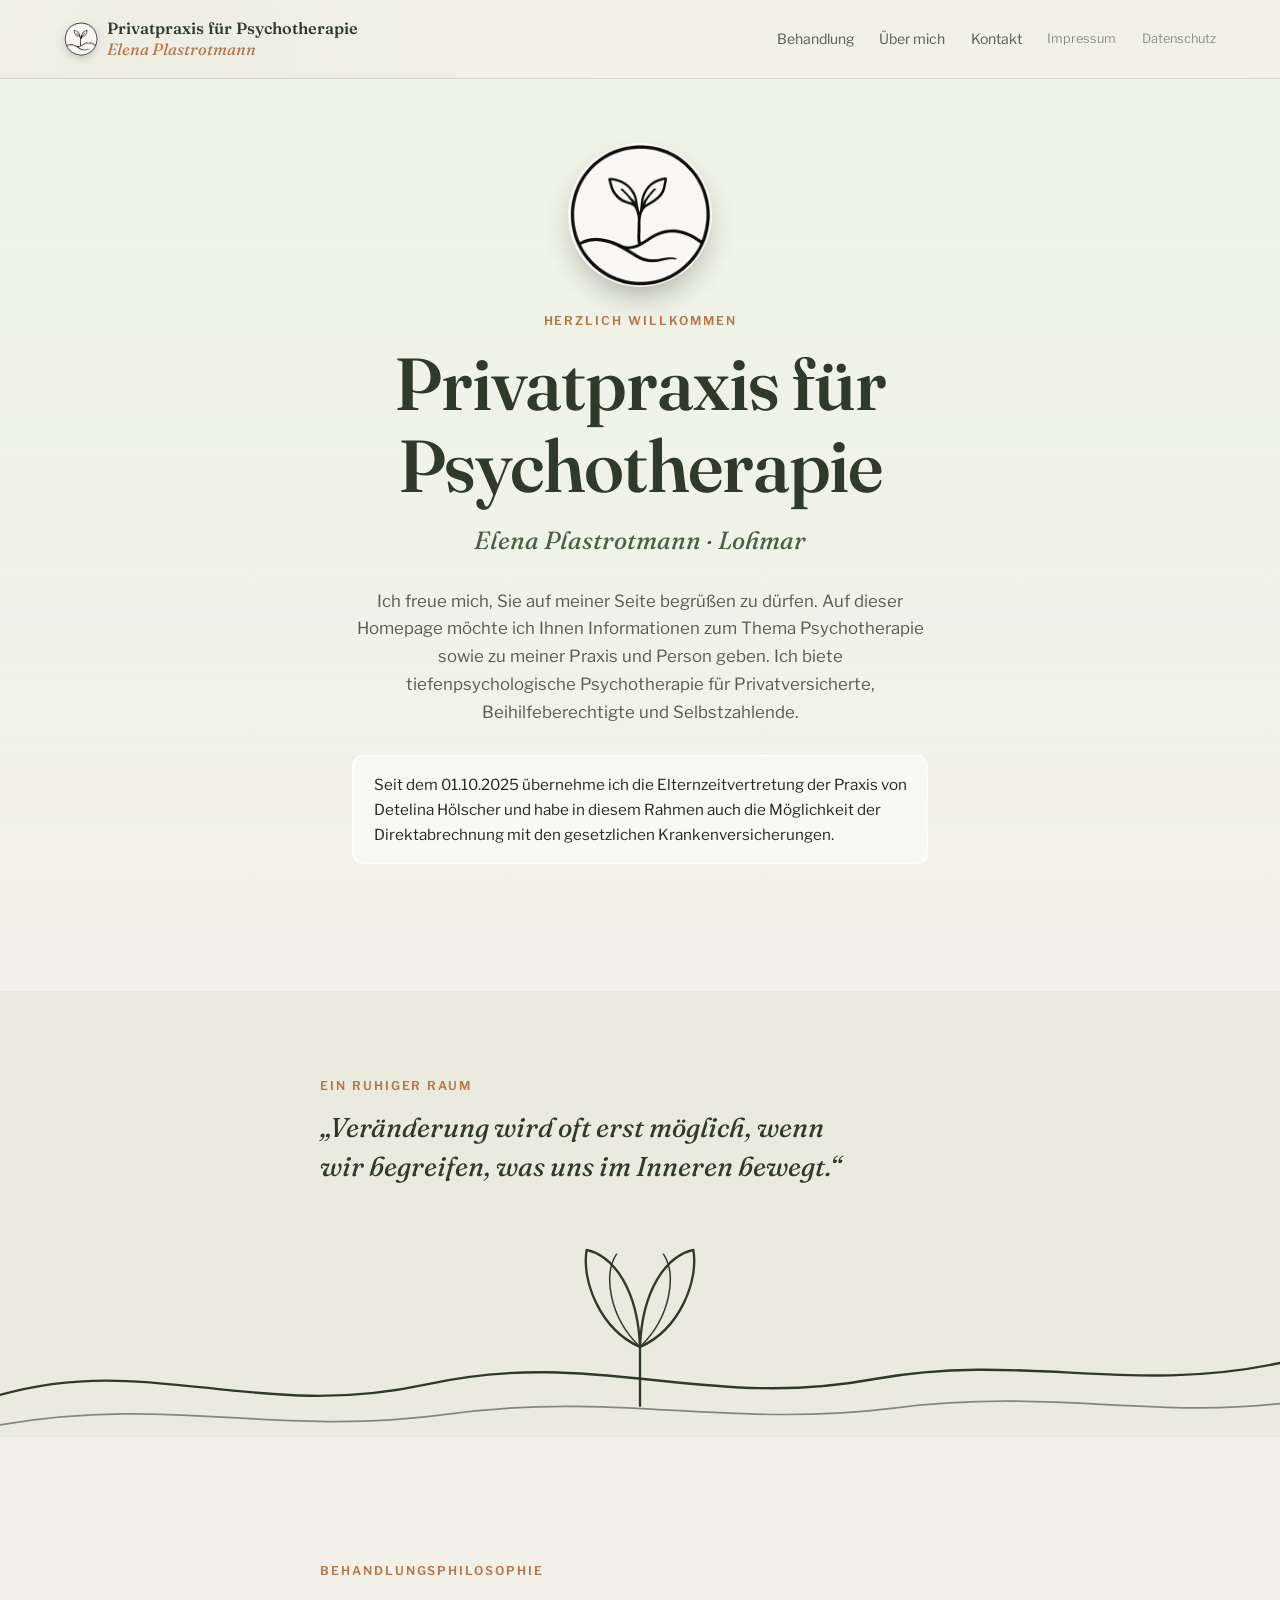
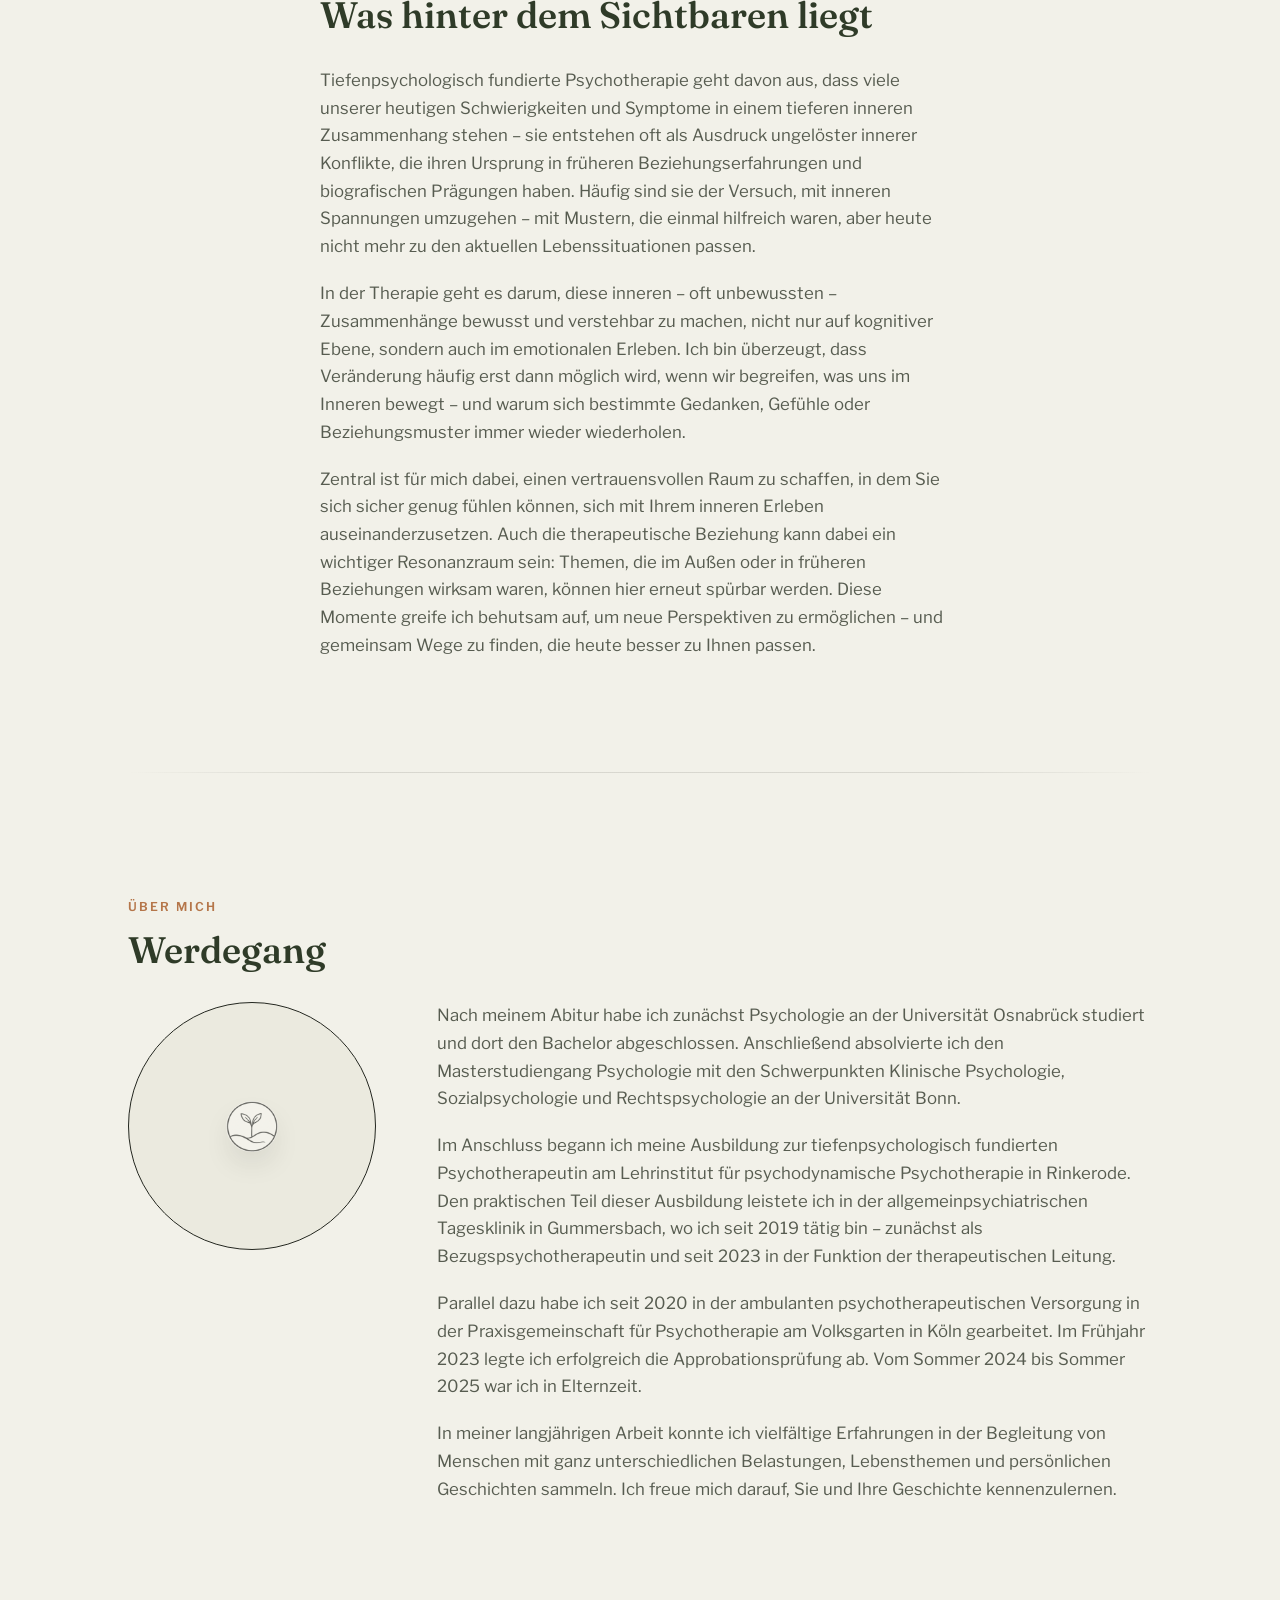
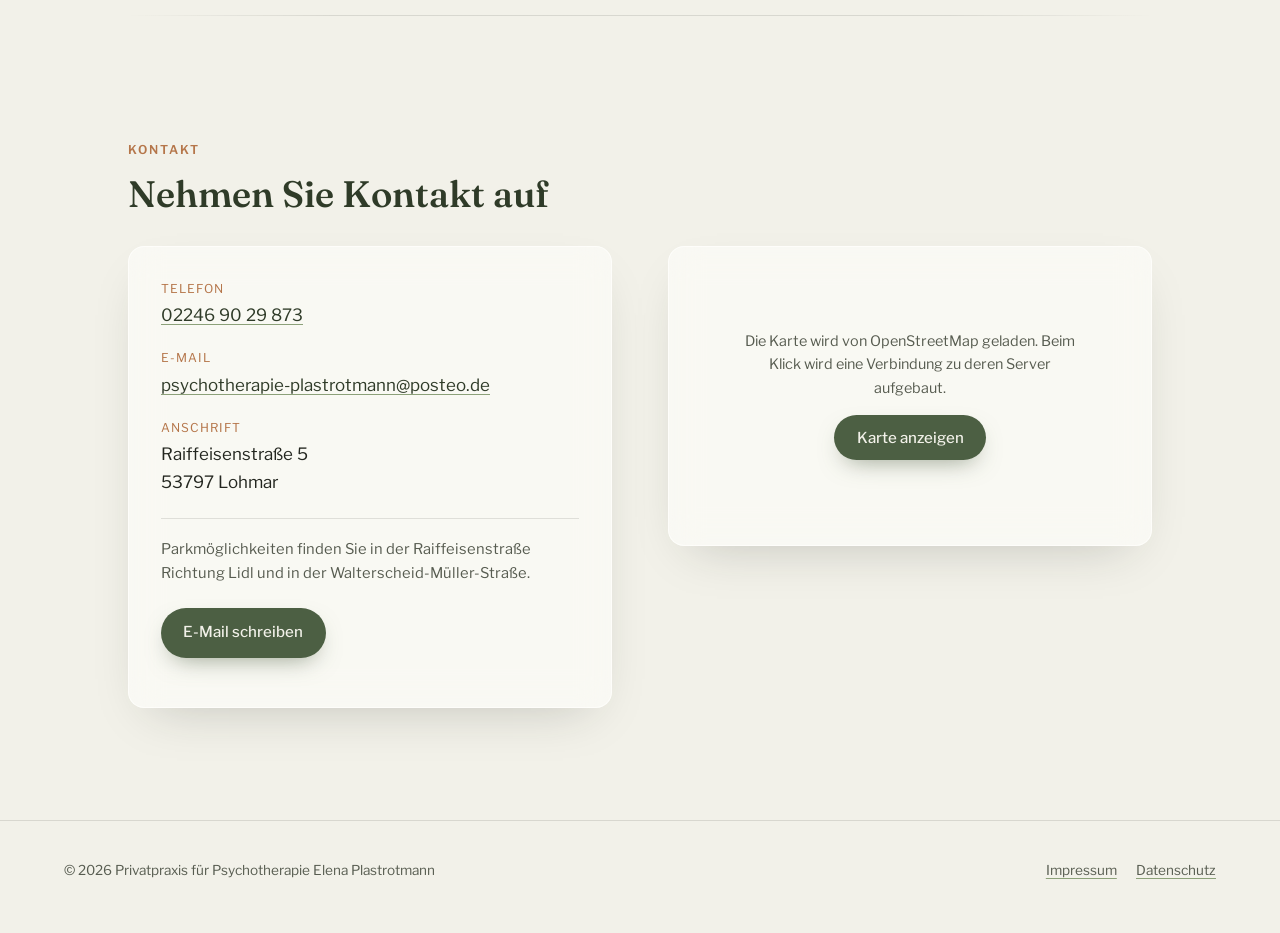
==== commit 1965a548: "Add files via upload" ====
--- a/index.html
+++ b/index.html
@@ -18,7 +18,7 @@
 
 <nav class="site-nav">
   <a class="wordmark" href="#top">
-    <img class="logo-mark" src="assets/logo.png" alt="Logo: Sprössling über Dünenlinien">
+    <img class="logo-mark" src="assets/logo-circle.png" alt="Logo: Sprössling über Dünenlinien">
     <span>Privatpraxis für Psychotherapie<br><em>Elena Plastrotmann</em></span>
   </a>
   <ul class="nav-links">
@@ -37,7 +37,7 @@
     <div class="hero-scrim"></div>
     <div class="wrap hero-inner">
       <div class="hero-art-wrap">
-        <img src="assets/logo.png" alt="Logo der Praxis: Sprössling über Dünenlinien" style="width:9rem; height:9rem; display:block; margin:0 auto;">
+        <img class="logo-round" src="assets/logo-circle.png" alt="Logo der Praxis: Sprössling über Dünenlinien" style="width:9rem; height:9rem; display:block; margin:0 auto;">
       </div>
       <p class="eyebrow" style="text-align:center;">Herzlich willkommen</p>
       <h1 style="text-align:center;">Privatpraxis für<br>Psychotherapie</h1>
@@ -128,7 +128,7 @@
       </div>
       <div class="portrait-layout reveal">
         <div class="portrait-frame">
-          <img src="assets/logo.png" alt="Platzhalter" style="width:3.2rem; height:3.2rem; opacity:0.55;">
+          <img class="logo-round" src="assets/logo-circle.png" alt="Platzhalter" style="width:3.2rem; height:3.2rem; opacity:0.6;">
         </div>
         <div class="prose">
         <p>
--- a/style.css
+++ b/style.css
@@ -407,6 +407,9 @@
   width: 2.1rem;
   height: 2.1rem;
   flex-shrink: 0;
+  border-radius: 50%;
+  object-fit: cover;
+  box-shadow: 0 3px 10px -3px rgba(35, 38, 31, 0.35);
 }
 .footer-mark {
   width: 1.6rem;
@@ -414,6 +417,13 @@
   opacity: 0.7;
   vertical-align: middle;
   margin-right: 0.4rem;
+  border-radius: 50%;
+}
+.logo-round {
+  border-radius: 50%;
+  object-fit: cover;
+  box-shadow: 0 14px 34px -12px rgba(35, 38, 31, 0.45);
+  background: var(--paper-warm);
 }
 
 /* ---------- Mobile fixes: horizontal overflow + nav + portrait ---------- */
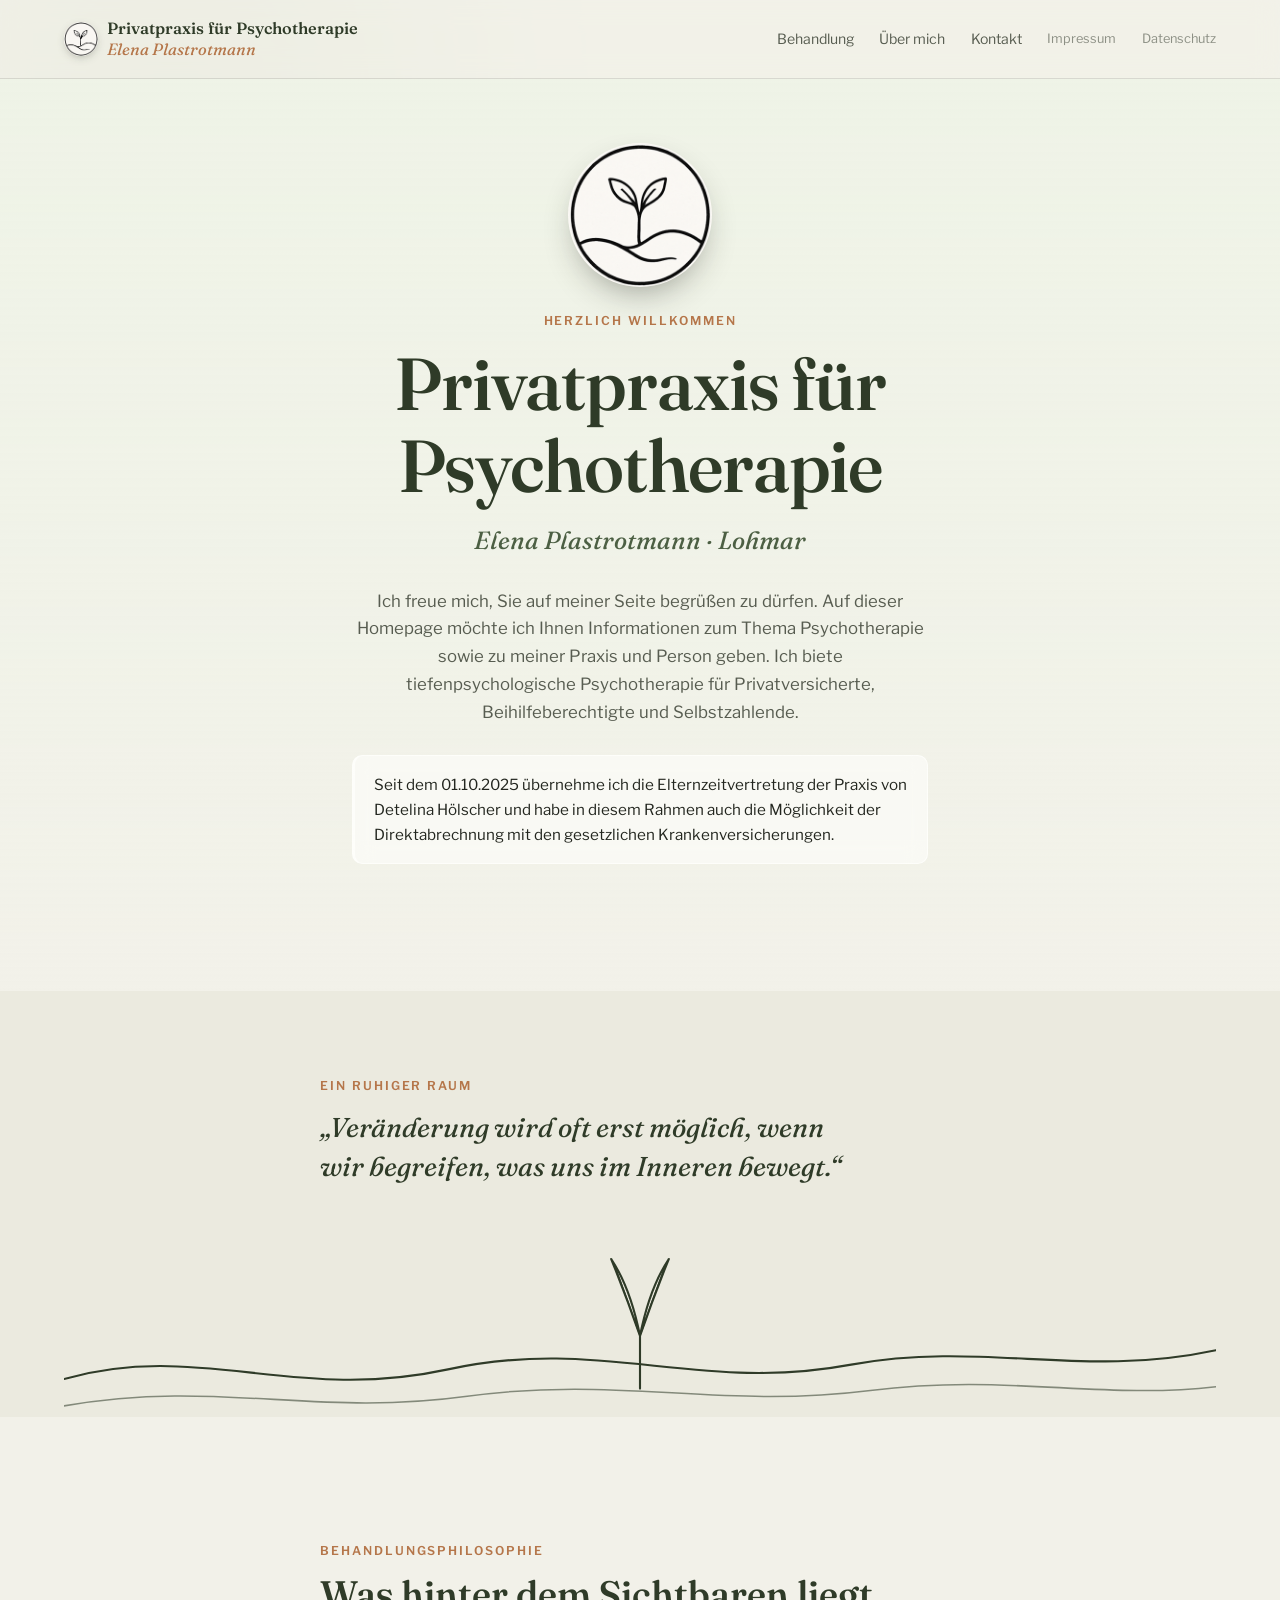
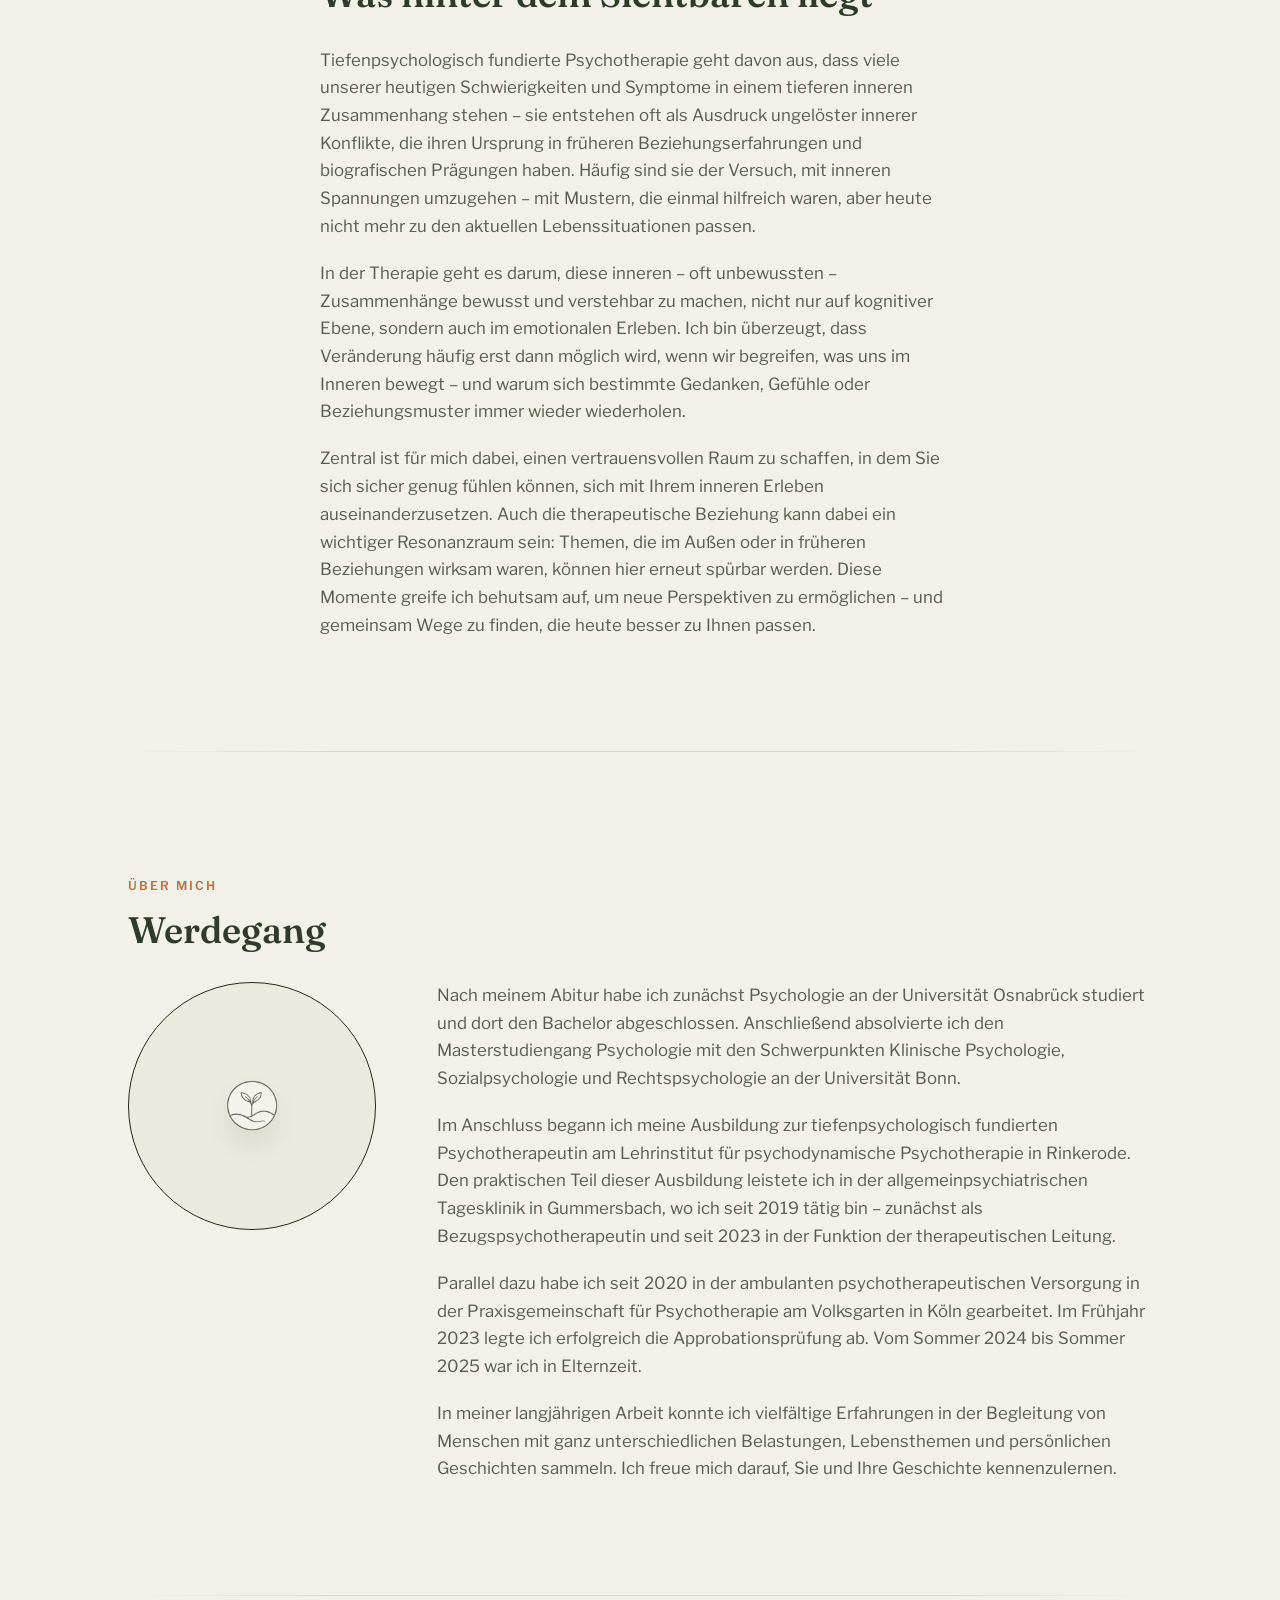
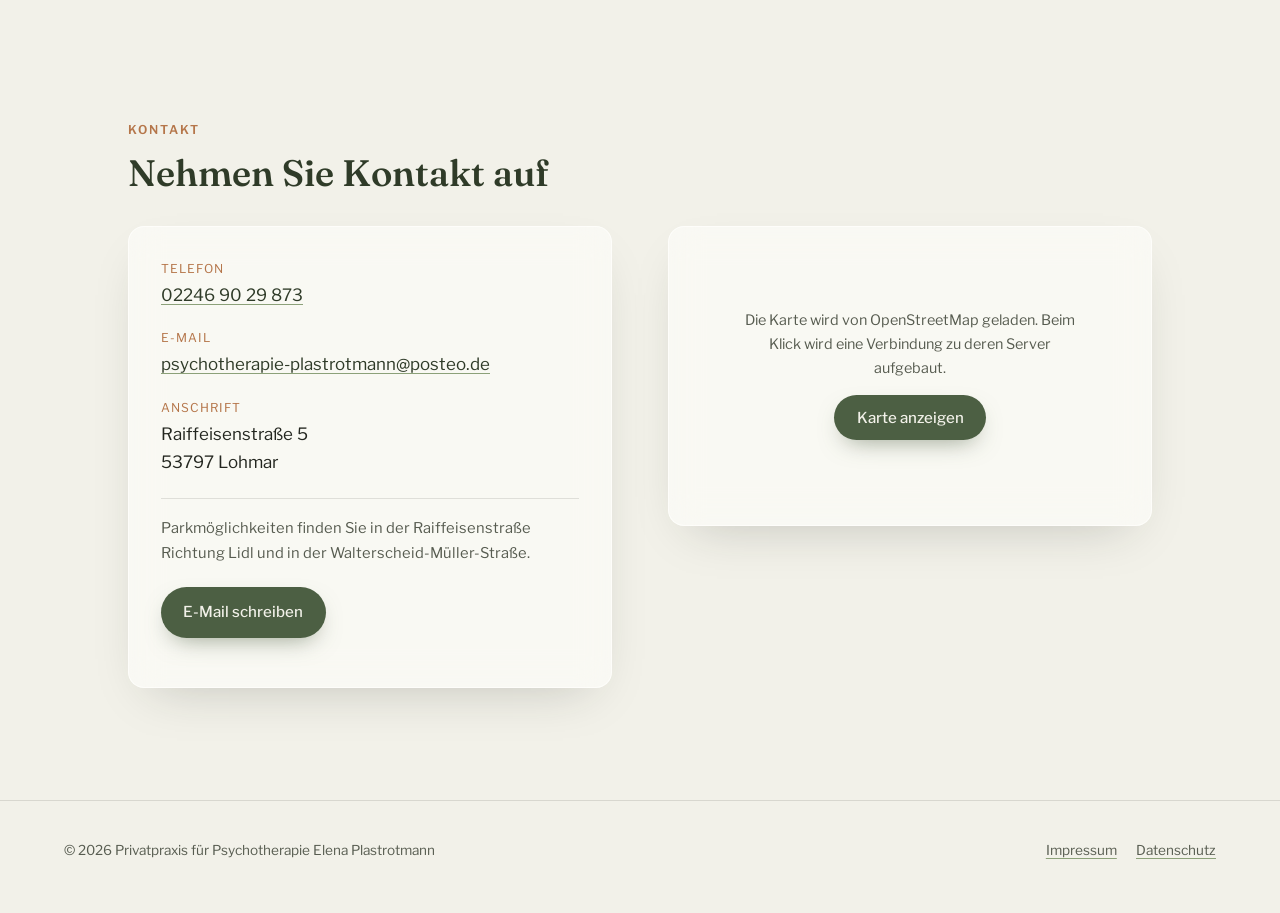
==== commit f70c47f1: "Add files via upload" ====
--- a/index.html
+++ b/index.html
@@ -63,12 +63,12 @@
       <blockquote>„Veränderung wird oft erst möglich, wenn wir begreifen, was uns im Inneren bewegt.“</blockquote>
     </div>
     <svg class="dunes" viewBox="0 0 1200 190" preserveAspectRatio="xMidYMax meet" aria-hidden="true">
-      <!-- Sprössling, identisch zum Logo: zwei mandelförmige Blätter mit Mittelader, Stiel -->
+      <!-- Sprössling, identisch zum Logo: zwei schmale, spitze Blätter mit Mittelader, Stiel -->
       <g transform="translate(600,10)">
-        <path d="M0,95 C-38,78 -55,32 -50,4 C-24,10 -2,42 0,95 Z" fill="none" stroke="#2f3b28" stroke-width="2.2" stroke-linecap="round" stroke-linejoin="round"/>
-        <path d="M0,95 C-30,66 -34,26 -22,8" fill="none" stroke="#2f3b28" stroke-width="1.4" stroke-linecap="round"/>
-        <path d="M0,95 C38,78 55,32 50,4 C24,10 2,42 0,95 Z" fill="none" stroke="#2f3b28" stroke-width="2.2" stroke-linecap="round" stroke-linejoin="round"/>
-        <path d="M0,95 C30,66 34,26 22,8" fill="none" stroke="#2f3b28" stroke-width="1.4" stroke-linecap="round"/>
+        <path d="M0,95 Q-14,55 -30,15 Q-10,45 0,95 Z" fill="none" stroke="#2f3b28" stroke-width="2.2" stroke-linecap="round" stroke-linejoin="round"/>
+        <path d="M0,95 Q-12,60 -24,28" fill="none" stroke="#2f3b28" stroke-width="1.3" stroke-linecap="round"/>
+        <path d="M0,95 Q14,55 30,15 Q10,45 0,95 Z" fill="none" stroke="#2f3b28" stroke-width="2.2" stroke-linecap="round" stroke-linejoin="round"/>
+        <path d="M0,95 Q12,60 24,28" fill="none" stroke="#2f3b28" stroke-width="1.3" stroke-linecap="round"/>
         <line x1="0" y1="95" x2="0" y2="150" stroke="#2f3b28" stroke-width="2.2" stroke-linecap="round"/>
       </g>
       <!-- Dünen-/Wellenkontur, wie im Logo: zwei sich kreuzende geschwungene Horizontlinien -->
--- a/style.css
+++ b/style.css
@@ -364,14 +364,15 @@
 .line-band {
   position: relative;
   background: var(--paper-warm);
-  padding-top: clamp(3rem, 7vw, 4.5rem);
-  padding-bottom: 0;
+  padding: clamp(3rem, 7vw, 4.5rem) var(--gutter) 0;
   overflow: hidden;
 }
 .line-band .wrap {
   position: relative;
   z-index: 2;
   padding-bottom: clamp(2rem, 5vw, 3rem);
+  padding-left: 0;
+  padding-right: 0;
 }
 .line-band .eyebrow { color: var(--clay); }
 .line-band blockquote {
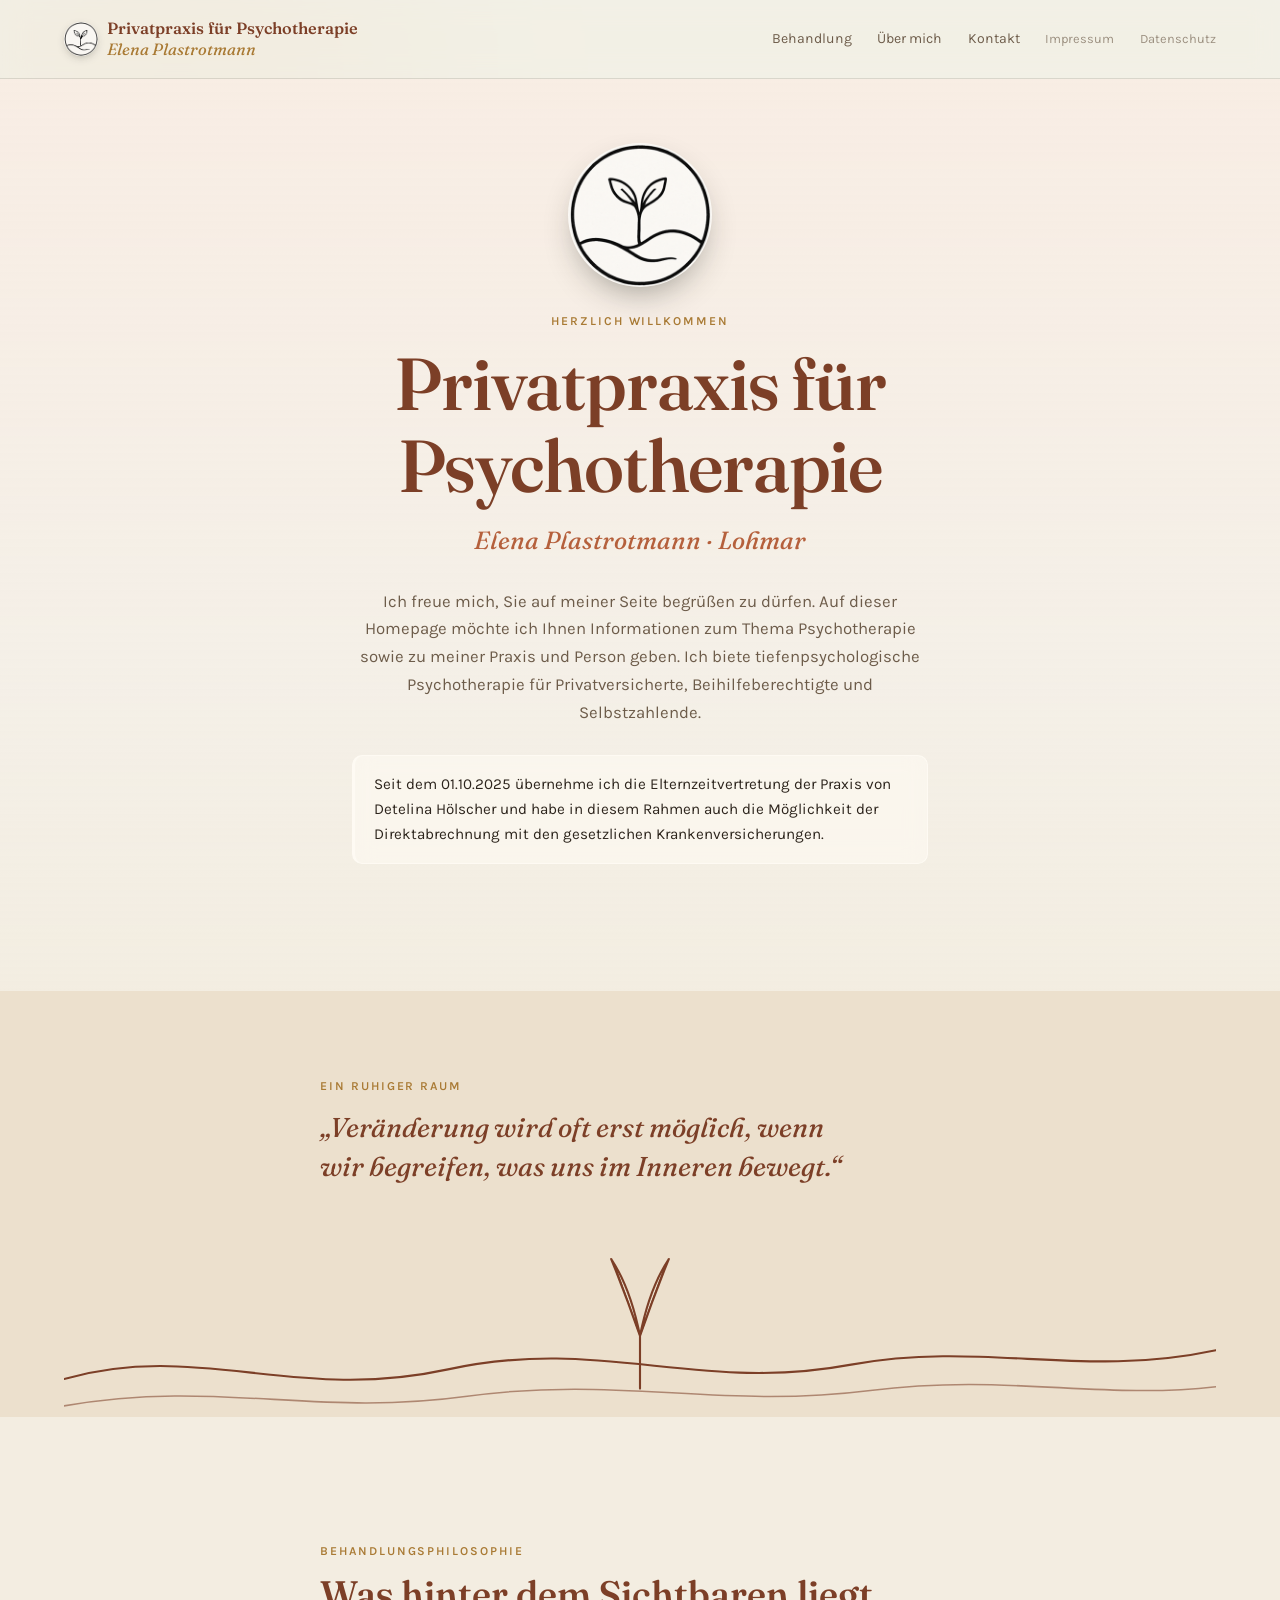
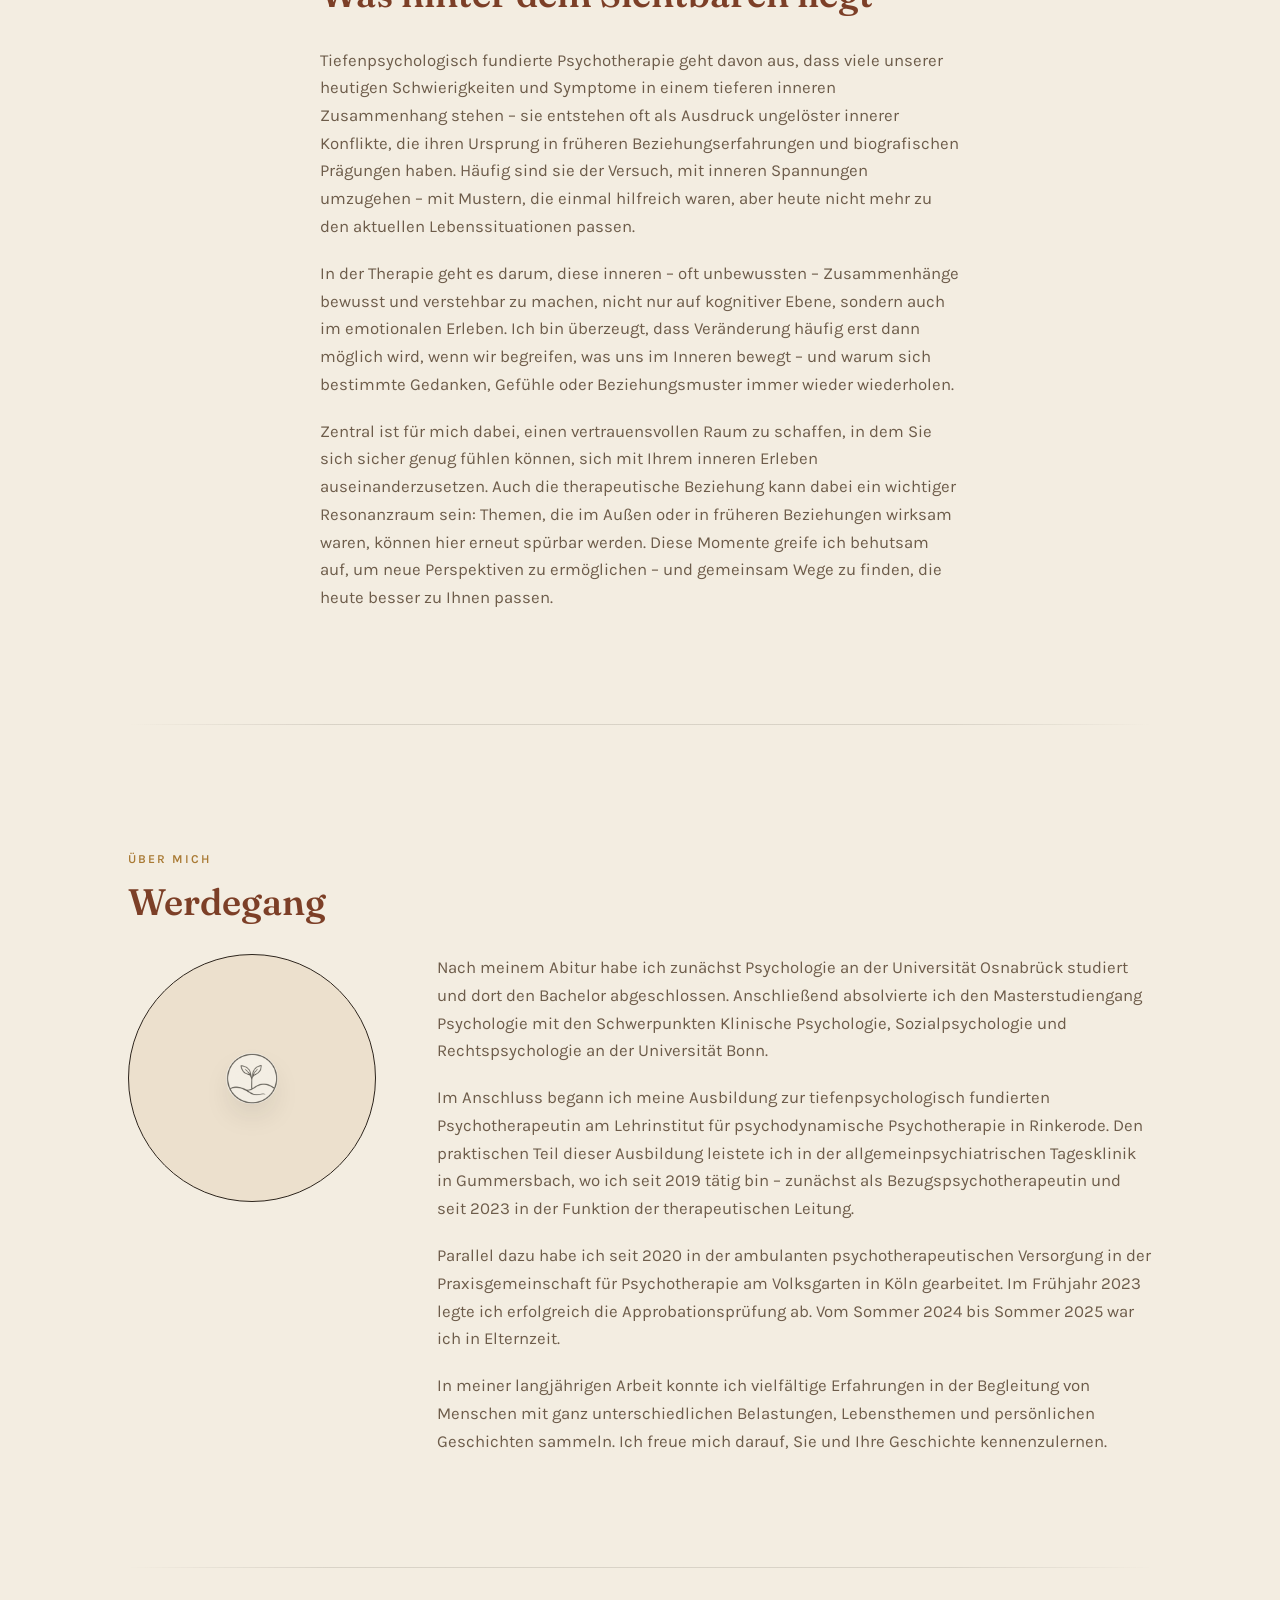
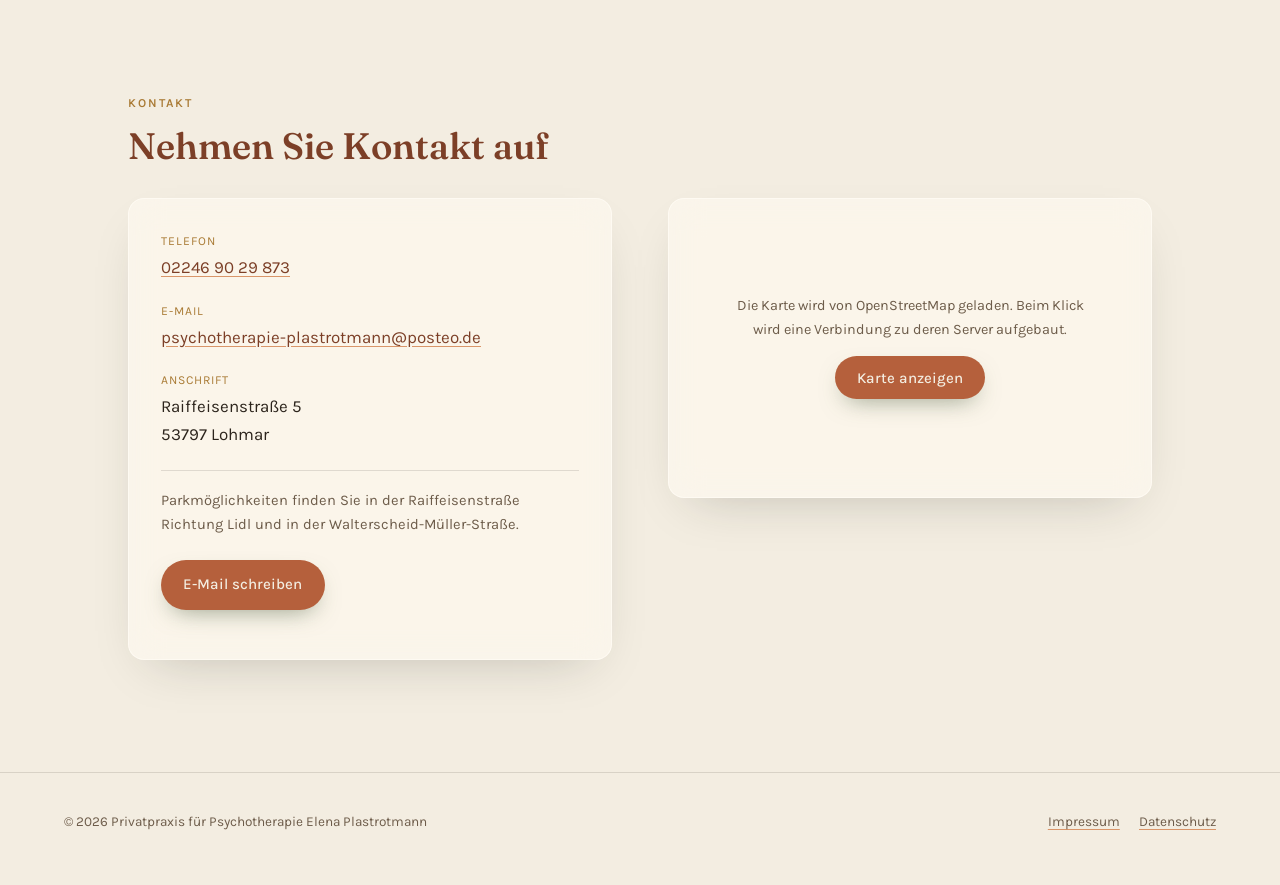
==== commit 7bd7d460: "Add files via upload" ====
--- a/index.html
+++ b/index.html
@@ -5,7 +5,38 @@
 <meta name="viewport" content="width=device-width, initial-scale=1">
 <title>Privatpraxis für Psychotherapie – Elena Plastrotmann</title>
 <meta name="description" content="Privatpraxis für tiefenpsychologisch fundierte Psychotherapie von Elena Plastrotmann in Lohmar. Für Privatversicherte, Beihilfeberechtigte, Selbstzahlende und gesetzlich Versicherte im Rahmen der Elternzeitvertretung.">
-<link rel="icon" type="image/png" href="assets/logo.png">
+<link rel="canonical" href="https://www.psychotherapie-plastrotmann.de/">
+
+<!-- Open Graph -->
+<meta property="og:type" content="website">
+<meta property="og:title" content="Privatpraxis für Psychotherapie – Elena Plastrotmann">
+<meta property="og:description" content="Tiefenpsychologisch fundierte Psychotherapie in Lohmar. Für Privatversicherte, Beihilfeberechtigte, Selbstzahlende und gesetzlich Versicherte im Rahmen der Elternzeitvertretung.">
+<meta property="og:url" content="https://www.psychotherapie-plastrotmann.de/">
+<meta property="og:locale" content="de_DE">
+<meta property="og:image" content="https://www.psychotherapie-plastrotmann.de/assets/logo-circle.png">
+
+<!-- Structured Data: Psychotherapeutische Praxis -->
+<script type="application/ld+json">
+{
+  "@context": "https://schema.org",
+  "@type": "MedicalBusiness",
+  "name": "Privatpraxis für Psychotherapie Elena Plastrotmann",
+  "medicalSpecialty": "Psychiatric",
+  "description": "Privatpraxis für tiefenpsychologisch fundierte Psychotherapie.",
+  "address": {
+    "@type": "PostalAddress",
+    "streetAddress": "Raiffeisenstraße 5",
+    "postalCode": "53797",
+    "addressLocality": "Lohmar",
+    "addressCountry": "DE"
+  },
+  "telephone": "+49-2246-9029873",
+  "email": "psychotherapie-plastrotmann@posteo.de",
+  "url": "https://www.psychotherapie-plastrotmann.de/"
+}
+</script>
+
+<link rel="icon" type="image/png" href="assets/logo-circle.png">
 <link rel="stylesheet" href="style.css">
 </head>
 <body>
@@ -65,17 +96,17 @@
     <svg class="dunes" viewBox="0 0 1200 190" preserveAspectRatio="xMidYMax meet" aria-hidden="true">
       <!-- Sprössling, identisch zum Logo: zwei schmale, spitze Blätter mit Mittelader, Stiel -->
       <g transform="translate(600,10)">
-        <path d="M0,95 Q-14,55 -30,15 Q-10,45 0,95 Z" fill="none" stroke="#2f3b28" stroke-width="2.2" stroke-linecap="round" stroke-linejoin="round"/>
-        <path d="M0,95 Q-12,60 -24,28" fill="none" stroke="#2f3b28" stroke-width="1.3" stroke-linecap="round"/>
-        <path d="M0,95 Q14,55 30,15 Q10,45 0,95 Z" fill="none" stroke="#2f3b28" stroke-width="2.2" stroke-linecap="round" stroke-linejoin="round"/>
-        <path d="M0,95 Q12,60 24,28" fill="none" stroke="#2f3b28" stroke-width="1.3" stroke-linecap="round"/>
-        <line x1="0" y1="95" x2="0" y2="150" stroke="#2f3b28" stroke-width="2.2" stroke-linecap="round"/>
+        <path d="M0,95 Q-14,55 -30,15 Q-10,45 0,95 Z" fill="none" stroke="#7c3f27" stroke-width="2.2" stroke-linecap="round" stroke-linejoin="round"/>
+        <path d="M0,95 Q-12,60 -24,28" fill="none" stroke="#7c3f27" stroke-width="1.3" stroke-linecap="round"/>
+        <path d="M0,95 Q14,55 30,15 Q10,45 0,95 Z" fill="none" stroke="#7c3f27" stroke-width="2.2" stroke-linecap="round" stroke-linejoin="round"/>
+        <path d="M0,95 Q12,60 24,28" fill="none" stroke="#7c3f27" stroke-width="1.3" stroke-linecap="round"/>
+        <line x1="0" y1="95" x2="0" y2="150" stroke="#7c3f27" stroke-width="2.2" stroke-linecap="round"/>
       </g>
       <!-- Dünen-/Wellenkontur, wie im Logo: zwei sich kreuzende geschwungene Horizontlinien -->
       <path d="M0,150 C140,110 240,175 400,140 C560,105 660,165 820,135 C960,110 1060,150 1200,120"
-            fill="none" stroke="#2f3b28" stroke-width="2.2" stroke-linecap="round"/>
+            fill="none" stroke="#7c3f27" stroke-width="2.2" stroke-linecap="round"/>
       <path d="M0,178 C160,150 260,190 420,168 C580,146 680,182 840,162 C980,144 1080,172 1200,158"
-            fill="none" stroke="#2f3b28" stroke-width="1.6" stroke-linecap="round" opacity="0.55"/>
+            fill="none" stroke="#7c3f27" stroke-width="1.6" stroke-linecap="round" opacity="0.55"/>
     </svg>
   </div>
 
--- a/style.css
+++ b/style.css
@@ -3,25 +3,25 @@
    Design-System v2: editorial, ruhig, mit echter Tiefe & Bewegung
    ============================================================ */
 
-@import url('https://fonts.googleapis.com/css2?family=Fraunces:ital,opsz,wght@0,9..144,340;0,9..144,440;0,9..144,560;0,9..144,680;1,9..144,440;1,9..144,560&family=Libre+Franklin:wght@300;400;500;600&display=swap');
+@import url('https://fonts.googleapis.com/css2?family=Fraunces:ital,opsz,wght@0,9..144,340;0,9..144,440;0,9..144,560;0,9..144,680;1,9..144,440;1,9..144,560&family=Karla:ital,wght@0,300;0,400;0,500;0,600;1,400&display=swap');
 
 :root {
-  --paper: #f2f1e9;
-  --paper-warm: #ebeadf;
-  --ink: #23261f;
-  --ink-soft: #575c50;
-  --moss: #4c5f43;
-  --moss-deep: #2f3b28;
-  --moss-light: #8ca179;
-  --clay: #b5764a;
-  --clay-soft: #d9a97e;
-  --sage-pale: #dde3d1;
-  --line: rgba(35, 38, 31, 0.12);
-  --glass: rgba(255, 255, 254, 0.55);
-  --glass-border: rgba(255, 255, 254, 0.7);
+  --paper: #f3ede1;
+  --paper-warm: #ece0cd;
+  --ink: #2c241c;
+  --ink-soft: #6d5c4a;
+  --moss: #b5603c;
+  --moss-deep: #7c3f27;
+  --moss-light: #d99569;
+  --clay: #a97a34;
+  --clay-soft: #d7b483;
+  --sage-pale: #e6d5b9;
+  --line: rgba(44, 36, 28, 0.13);
+  --glass: rgba(255, 252, 245, 0.55);
+  --glass-border: rgba(255, 252, 245, 0.72);
 
   --font-display: 'Fraunces', Georgia, serif;
-  --font-body: 'Libre Franklin', -apple-system, sans-serif;
+  --font-body: 'Karla', -apple-system, sans-serif;
 
   --measure: 40rem;
   --gutter: clamp(1.5rem, 5vw, 4.5rem);
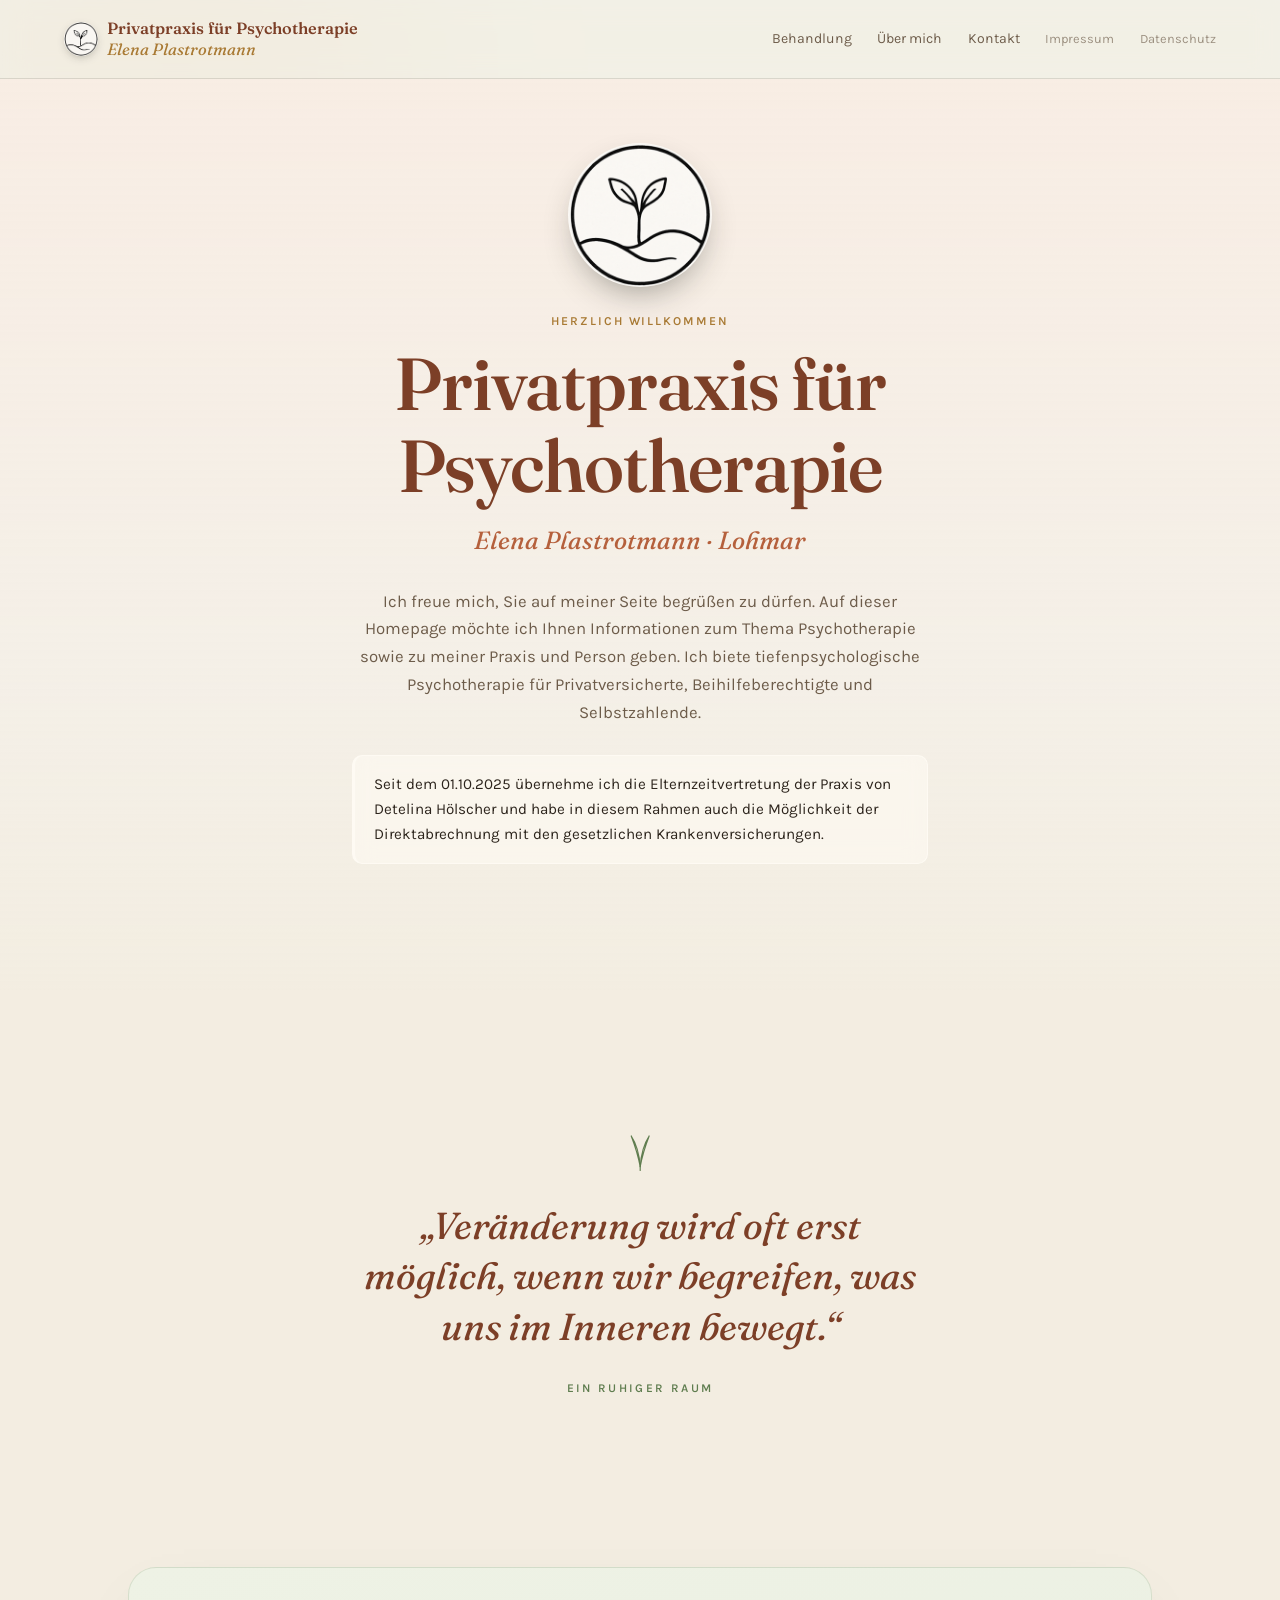
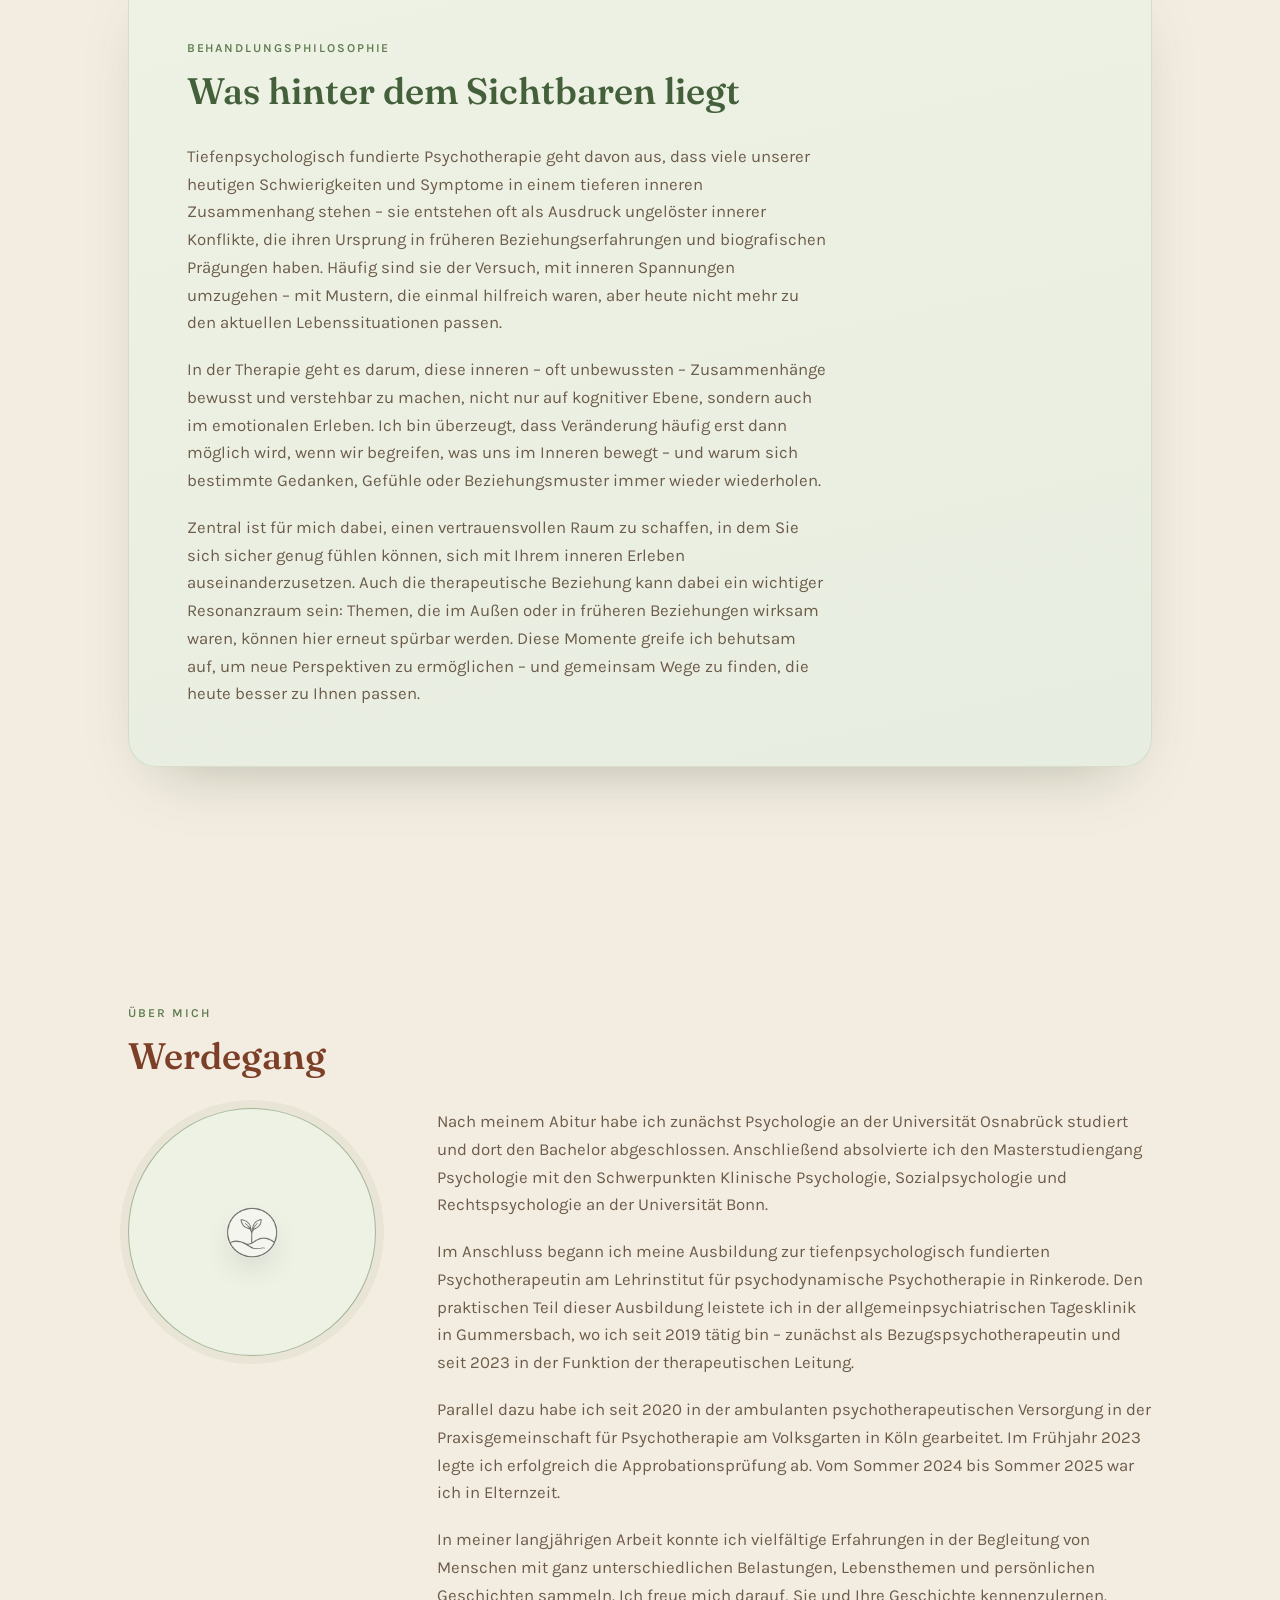
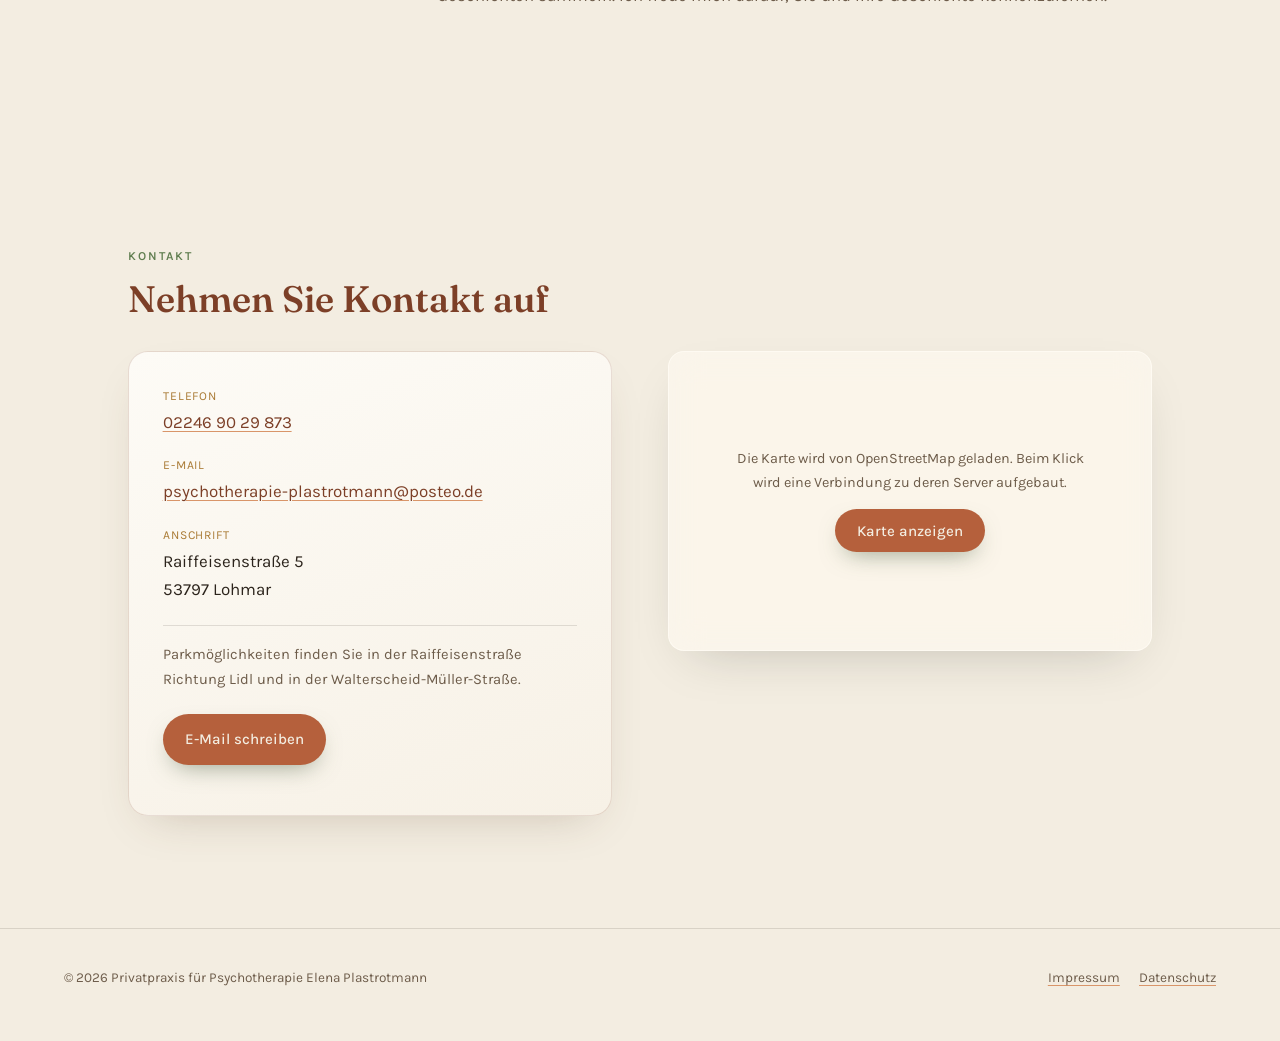
==== commit 13c8e88c: "Add files via upload" ====
--- a/index.html
+++ b/index.html
@@ -87,68 +87,58 @@
     </div>
   </section>
 
-  <!-- ================= DÜNEN-LINIEN-BAND (Formen 1:1 aus dem Logo) ================= -->
-  <div class="line-band">
-    <div class="wrap">
-      <p class="eyebrow">Ein ruhiger Raum</p>
+  <!-- ================= ZITAT ================= -->
+  <section class="quote-section">
+    <div class="wrap reveal">
+      <svg class="leaf-mark" viewBox="0 0 60 70" fill="none" aria-hidden="true">
+        <path d="M30 62 Q26 40 16 14 Q28 32 30 62 Z" stroke="#5f7d4f" stroke-width="1.8" stroke-linejoin="round"/>
+        <path d="M30 62 Q34 40 44 14 Q32 32 30 62 Z" stroke="#5f7d4f" stroke-width="1.8" stroke-linejoin="round"/>
+        <line x1="30" y1="62" x2="30" y2="68" stroke="#5f7d4f" stroke-width="1.8" stroke-linecap="round"/>
+      </svg>
       <blockquote>„Veränderung wird oft erst möglich, wenn wir begreifen, was uns im Inneren bewegt.“</blockquote>
-    </div>
-    <svg class="dunes" viewBox="0 0 1200 190" preserveAspectRatio="xMidYMax meet" aria-hidden="true">
-      <!-- Sprössling, identisch zum Logo: zwei schmale, spitze Blätter mit Mittelader, Stiel -->
-      <g transform="translate(600,10)">
-        <path d="M0,95 Q-14,55 -30,15 Q-10,45 0,95 Z" fill="none" stroke="#7c3f27" stroke-width="2.2" stroke-linecap="round" stroke-linejoin="round"/>
-        <path d="M0,95 Q-12,60 -24,28" fill="none" stroke="#7c3f27" stroke-width="1.3" stroke-linecap="round"/>
-        <path d="M0,95 Q14,55 30,15 Q10,45 0,95 Z" fill="none" stroke="#7c3f27" stroke-width="2.2" stroke-linecap="round" stroke-linejoin="round"/>
-        <path d="M0,95 Q12,60 24,28" fill="none" stroke="#7c3f27" stroke-width="1.3" stroke-linecap="round"/>
-        <line x1="0" y1="95" x2="0" y2="150" stroke="#7c3f27" stroke-width="2.2" stroke-linecap="round"/>
-      </g>
-      <!-- Dünen-/Wellenkontur, wie im Logo: zwei sich kreuzende geschwungene Horizontlinien -->
-      <path d="M0,150 C140,110 240,175 400,140 C560,105 660,165 820,135 C960,110 1060,150 1200,120"
-            fill="none" stroke="#7c3f27" stroke-width="2.2" stroke-linecap="round"/>
-      <path d="M0,178 C160,150 260,190 420,168 C580,146 680,182 840,162 C980,144 1080,172 1200,158"
-            fill="none" stroke="#7c3f27" stroke-width="1.6" stroke-linecap="round" opacity="0.55"/>
-    </svg>
-  </div>
+      <p class="quote-label">Ein ruhiger Raum</p>
+    </div>
+  </section>
 
   <!-- ================= BEHANDLUNGSPHILOSOPHIE ================= -->
   <section id="behandlung">
-    <div class="wrap reveal">
-      <div class="section-head">
-        <p class="eyebrow">Behandlungsphilosophie</p>
-        <h2>Was hinter dem Sichtbaren liegt</h2>
-      </div>
-      <div class="prose">
-        <p>
-          Tiefenpsychologisch fundierte Psychotherapie geht davon aus, dass viele
-          unserer heutigen Schwierigkeiten und Symptome in einem tieferen inneren
-          Zusammenhang stehen – sie entstehen oft als Ausdruck ungelöster innerer
-          Konflikte, die ihren Ursprung in früheren Beziehungserfahrungen und
-          biografischen Prägungen haben. Häufig sind sie der Versuch, mit inneren
-          Spannungen umzugehen – mit Mustern, die einmal hilfreich waren, aber heute
-          nicht mehr zu den aktuellen Lebenssituationen passen.
-        </p>
-        <p>
-          In der Therapie geht es darum, diese inneren – oft unbewussten –
-          Zusammenhänge bewusst und verstehbar zu machen, nicht nur auf kognitiver
-          Ebene, sondern auch im emotionalen Erleben. Ich bin überzeugt, dass
-          Veränderung häufig erst dann möglich wird, wenn wir begreifen, was uns im
-          Inneren bewegt – und warum sich bestimmte Gedanken, Gefühle oder
-          Beziehungsmuster immer wieder wiederholen.
-        </p>
-        <p>
-          Zentral ist für mich dabei, einen vertrauensvollen Raum zu schaffen, in dem
-          Sie sich sicher genug fühlen können, sich mit Ihrem inneren Erleben
-          auseinanderzusetzen. Auch die therapeutische Beziehung kann dabei ein
-          wichtiger Resonanzraum sein: Themen, die im Außen oder in früheren
-          Beziehungen wirksam waren, können hier erneut spürbar werden. Diese Momente
-          greife ich behutsam auf, um neue Perspektiven zu ermöglichen – und
-          gemeinsam Wege zu finden, die heute besser zu Ihnen passen.
-        </p>
-      </div>
-    </div>
-  </section>
-
-  <div class="divider"></div>
+    <div class="wrap-wide reveal">
+      <div class="panel">
+        <div class="section-head">
+          <p class="eyebrow">Behandlungsphilosophie</p>
+          <h2>Was hinter dem Sichtbaren liegt</h2>
+        </div>
+        <div class="prose" style="max-width:40rem;">
+          <p>
+            Tiefenpsychologisch fundierte Psychotherapie geht davon aus, dass viele
+            unserer heutigen Schwierigkeiten und Symptome in einem tieferen inneren
+            Zusammenhang stehen – sie entstehen oft als Ausdruck ungelöster innerer
+            Konflikte, die ihren Ursprung in früheren Beziehungserfahrungen und
+            biografischen Prägungen haben. Häufig sind sie der Versuch, mit inneren
+            Spannungen umzugehen – mit Mustern, die einmal hilfreich waren, aber heute
+            nicht mehr zu den aktuellen Lebenssituationen passen.
+          </p>
+          <p>
+            In der Therapie geht es darum, diese inneren – oft unbewussten –
+            Zusammenhänge bewusst und verstehbar zu machen, nicht nur auf kognitiver
+            Ebene, sondern auch im emotionalen Erleben. Ich bin überzeugt, dass
+            Veränderung häufig erst dann möglich wird, wenn wir begreifen, was uns im
+            Inneren bewegt – und warum sich bestimmte Gedanken, Gefühle oder
+            Beziehungsmuster immer wieder wiederholen.
+          </p>
+          <p>
+            Zentral ist für mich dabei, einen vertrauensvollen Raum zu schaffen, in dem
+            Sie sich sicher genug fühlen können, sich mit Ihrem inneren Erleben
+            auseinanderzusetzen. Auch die therapeutische Beziehung kann dabei ein
+            wichtiger Resonanzraum sein: Themen, die im Außen oder in früheren
+            Beziehungen wirksam waren, können hier erneut spürbar werden. Diese Momente
+            greife ich behutsam auf, um neue Perspektiven zu ermöglichen – und
+            gemeinsam Wege zu finden, die heute besser zu Ihnen passen.
+          </p>
+        </div>
+      </div>
+    </div>
+  </section>
 
   <!-- ================= ÜBER MICH ================= -->
   <section id="ueber-mich">
@@ -194,8 +184,6 @@
       </div>
     </div>
   </section>
-
-  <div class="divider"></div>
 
   <!-- ================= KONTAKT ================= -->
   <section id="kontakt">
--- a/style.css
+++ b/style.css
@@ -16,6 +16,10 @@
   --clay: #a97a34;
   --clay-soft: #d7b483;
   --sage-pale: #e6d5b9;
+  --leaf: #5f7d4f;
+  --leaf-deep: #44603a;
+  --leaf-pale: #eef2e5;
+  --leaf-pale-2: #e7ede0;
   --line: rgba(44, 36, 28, 0.13);
   --glass: rgba(255, 252, 245, 0.55);
   --glass-border: rgba(255, 252, 245, 0.72);
@@ -120,9 +124,9 @@
   opacity: 0.55;
   will-change: transform;
 }
-.field .b1 { width: 46rem; height: 46rem; top: -18rem; left: -12rem; background: radial-gradient(circle, var(--moss-light), transparent 70%); opacity: 0.18; animation: drift1 26s ease-in-out infinite; }
-.field .b2 { width: 34rem; height: 34rem; top: 8rem; right: -10rem; background: radial-gradient(circle, var(--clay-soft), transparent 70%); opacity: 0.14; animation: drift2 32s ease-in-out infinite; }
-.field .b3 { width: 40rem; height: 40rem; bottom: -20rem; left: 20%; background: radial-gradient(circle, var(--sage-pale), transparent 70%); opacity: 0.2; animation: drift3 40s ease-in-out infinite; }
+.field .b1 { width: 46rem; height: 46rem; top: -18rem; left: -12rem; background: radial-gradient(circle, var(--moss-light), transparent 70%); opacity: 0.18; animation: drift1 34s ease-in-out infinite; }
+.field .b2 { width: 34rem; height: 34rem; top: 8rem; right: -10rem; background: radial-gradient(circle, var(--clay-soft), transparent 70%); opacity: 0.14; animation: drift2 40s ease-in-out infinite; }
+.field .b3 { width: 40rem; height: 40rem; bottom: -20rem; left: 20%; background: radial-gradient(circle, var(--sage-pale), transparent 70%); opacity: 0.2; animation: drift3 48s ease-in-out infinite; }
 
 @keyframes drift1 { 0%,100% { transform: translate(0,0); } 50% { transform: translate(4%, 6%); } }
 @keyframes drift2 { 0%,100% { transform: translate(0,0); } 50% { transform: translate(-6%, 4%); } }
@@ -185,17 +189,61 @@
 @keyframes rise { to { opacity: 1; transform: translateY(0); } }
 
 /* ---------- Scroll reveal ---------- */
-.reveal { opacity: 0; transform: translateY(28px); transition: opacity 0.8s var(--ease), transform 0.8s var(--ease); }
-.reveal.is-visible { opacity: 1; transform: translateY(0); }
-.reveal-stagger > * { opacity: 0; transform: translateY(24px); transition: opacity 0.7s var(--ease), transform 0.7s var(--ease); }
+.reveal { opacity: 0; transform: translateY(24px) scale(0.985); transition: opacity 1s var(--ease), transform 1s var(--ease); }
+.reveal.is-visible { opacity: 1; transform: translateY(0) scale(1); }
+.reveal-stagger > * { opacity: 0; transform: translateY(20px) scale(0.99); transition: opacity 0.85s var(--ease), transform 0.85s var(--ease); }
 .reveal-stagger.is-visible > *:nth-child(1) { transition-delay: 0s; }
-.reveal-stagger.is-visible > *:nth-child(2) { transition-delay: 0.12s; }
-.reveal-stagger.is-visible > *:nth-child(3) { transition-delay: 0.24s; }
-.reveal-stagger.is-visible > * { opacity: 1; transform: translateY(0); }
+.reveal-stagger.is-visible > *:nth-child(2) { transition-delay: 0.14s; }
+.reveal-stagger.is-visible > *:nth-child(3) { transition-delay: 0.28s; }
+.reveal-stagger.is-visible > * { opacity: 1; transform: translateY(0) scale(1); }
 
 /* ---------- Sections ---------- */
 .section-head { margin-bottom: 2rem; }
 .section-head h2 { font-size: clamp(1.7rem, 4.2vw, 2.3rem); margin-top: 0.4rem; }
+
+/* ---------- Zitat: luftig, ohne Farbband ---------- */
+.quote-section {
+  text-align: center;
+  padding: clamp(4.5rem, 12vw, 8.5rem) var(--gutter);
+}
+.leaf-mark {
+  width: 2.4rem;
+  height: auto;
+  display: block;
+  margin: 0 auto 1.8rem;
+}
+.quote-section blockquote {
+  font-family: var(--font-display);
+  font-style: italic;
+  font-weight: 440;
+  font-size: clamp(1.45rem, 4vw, 2.35rem);
+  line-height: 1.34;
+  color: var(--moss-deep);
+  margin: 0 auto;
+  max-width: 24ch;
+}
+.quote-section .quote-label {
+  margin: 1.7rem 0 0;
+  font-size: 0.74rem;
+  letter-spacing: 0.2em;
+  text-transform: uppercase;
+  color: var(--leaf);
+  font-weight: 600;
+}
+
+/* ---------- Weiche Panels statt randloser Farbbänder ---------- */
+.panel {
+  background: linear-gradient(168deg, var(--leaf-pale) 0%, var(--leaf-pale-2) 100%);
+  border: 1px solid rgba(95, 125, 79, 0.16);
+  border-radius: 28px;
+  padding: clamp(2rem, 5.5vw, 3.6rem);
+  box-shadow: 0 26px 64px -34px rgba(58, 74, 50, 0.4);
+}
+#behandlung { padding-top: clamp(1rem, 3vw, 2rem); }
+#behandlung .section-head h2 { color: var(--leaf-deep); }
+#behandlung .eyebrow { color: var(--leaf); }
+
+#ueber-mich .eyebrow, #kontakt .eyebrow { color: var(--leaf); }
 
 .divider {
   height: 1px;
@@ -213,11 +261,11 @@
   border: 1px solid var(--glass-border);
   backdrop-filter: blur(16px) saturate(1.3);
   -webkit-backdrop-filter: blur(16px) saturate(1.3);
-  border-radius: 16px;
+  border-radius: 20px;
   box-shadow: 0 20px 50px -24px rgba(35, 38, 31, 0.25);
-  transition: transform 0.4s var(--ease), box-shadow 0.4s var(--ease);
-}
-.glass-card:hover { transform: translateY(-3px); box-shadow: 0 26px 60px -22px rgba(35, 38, 31, 0.3); }
+  transition: transform 0.5s var(--ease), box-shadow 0.5s var(--ease);
+}
+.glass-card:hover { transform: translateY(-4px); box-shadow: 0 28px 64px -22px rgba(35, 38, 31, 0.3); }
 
 /* ---------- Portrait ---------- */
 .portrait-layout {
@@ -236,9 +284,9 @@
   border-radius: 50%;
   position: relative;
   flex-shrink: 0;
-  background: var(--paper-warm);
-  border: 1.5px solid var(--ink);
-  box-shadow: none;
+  background: var(--leaf-pale);
+  border: 1.5px solid rgba(95, 125, 79, 0.5);
+  box-shadow: 0 0 0 8px rgba(95, 125, 79, 0.07);
   display: flex;
   align-items: center;
   justify-content: center;
@@ -262,7 +310,15 @@
 }
 @media (max-width: 40rem) { .contact-grid { grid-template-columns: 1fr; } }
 
-.contact-card { padding: 2rem; }
+.contact-card {
+  padding: 2.1rem;
+  background: linear-gradient(160deg, #fdfbf6 0%, #f7f1e6 100%);
+  border: 1px solid rgba(124, 63, 39, 0.16);
+  backdrop-filter: none;
+  -webkit-backdrop-filter: none;
+  border-radius: 20px;
+  box-shadow: 0 18px 44px -22px rgba(89, 66, 41, 0.28);
+}
 .contact-card dl { margin: 0; }
 .contact-card dt { font-size: 0.76rem; letter-spacing: 0.08em; text-transform: uppercase; color: var(--clay); margin-top: 1.15rem; }
 .contact-card dt:first-child { margin-top: 0; }
@@ -277,10 +333,10 @@
   border: none; border-radius: 999px;
   font-family: var(--font-body); font-size: 0.94rem; font-weight: 500;
   text-decoration: none; cursor: pointer;
-  transition: background 0.25s var(--ease), transform 0.25s var(--ease), box-shadow 0.25s var(--ease);
+  transition: background 0.4s var(--ease), transform 0.4s var(--ease), box-shadow 0.4s var(--ease);
   box-shadow: 0 10px 24px -10px rgba(76, 95, 67, 0.6);
 }
-.btn:hover { background: var(--moss-deep); color: var(--paper); transform: translateY(-2px); box-shadow: 0 14px 28px -10px rgba(76, 95, 67, 0.7); }
+.btn:hover { background: var(--moss-deep); color: var(--paper); transform: translateY(-2px) scale(1.02); box-shadow: 0 16px 32px -10px rgba(76, 95, 67, 0.7); }
 
 .map-box {
   border-radius: 16px;
@@ -321,7 +377,7 @@
   content: "";
   position: absolute;
   inset: 0;
-  background-image: url('https://images.unsplash.com/photo-1762755126280-6d8a4f9d1115?fm=jpg&q=60&w=2400&auto=format&fit=crop');
+  background-image: url('https://images.unsplash.com/photo-1771396308175-d099dd9755bd?fm=jpg&q=60&w=2400&auto=format&fit=crop');
   background-size: cover;
   background-position: center 30%;
   filter: grayscale(1) contrast(1.08);
@@ -359,37 +415,6 @@
 }
 .hero-art-wrap svg, .hero-art-wrap img { width: 100%; height: auto; display: block; }
 @keyframes emblemIn { to { opacity: 1; transform: scale(1); } }
-
-/* ---------- Quote band: text and line-art no longer overlap ---------- */
-.line-band {
-  position: relative;
-  background: var(--paper-warm);
-  padding: clamp(3rem, 7vw, 4.5rem) var(--gutter) 0;
-  overflow: hidden;
-}
-.line-band .wrap {
-  position: relative;
-  z-index: 2;
-  padding-bottom: clamp(2rem, 5vw, 3rem);
-  padding-left: 0;
-  padding-right: 0;
-}
-.line-band .eyebrow { color: var(--clay); }
-.line-band blockquote {
-  font-family: var(--font-display);
-  font-style: italic;
-  font-weight: 440;
-  font-size: clamp(1.25rem, 2.8vw, 1.7rem);
-  line-height: 1.45;
-  margin: 0.6rem 0 0;
-  color: var(--moss-deep);
-  max-width: 34rem;
-}
-.line-band svg.dunes {
-  display: block;
-  width: 100%;
-  height: auto;
-}
 
 .photo-credit {
   font-size: 0.72rem;
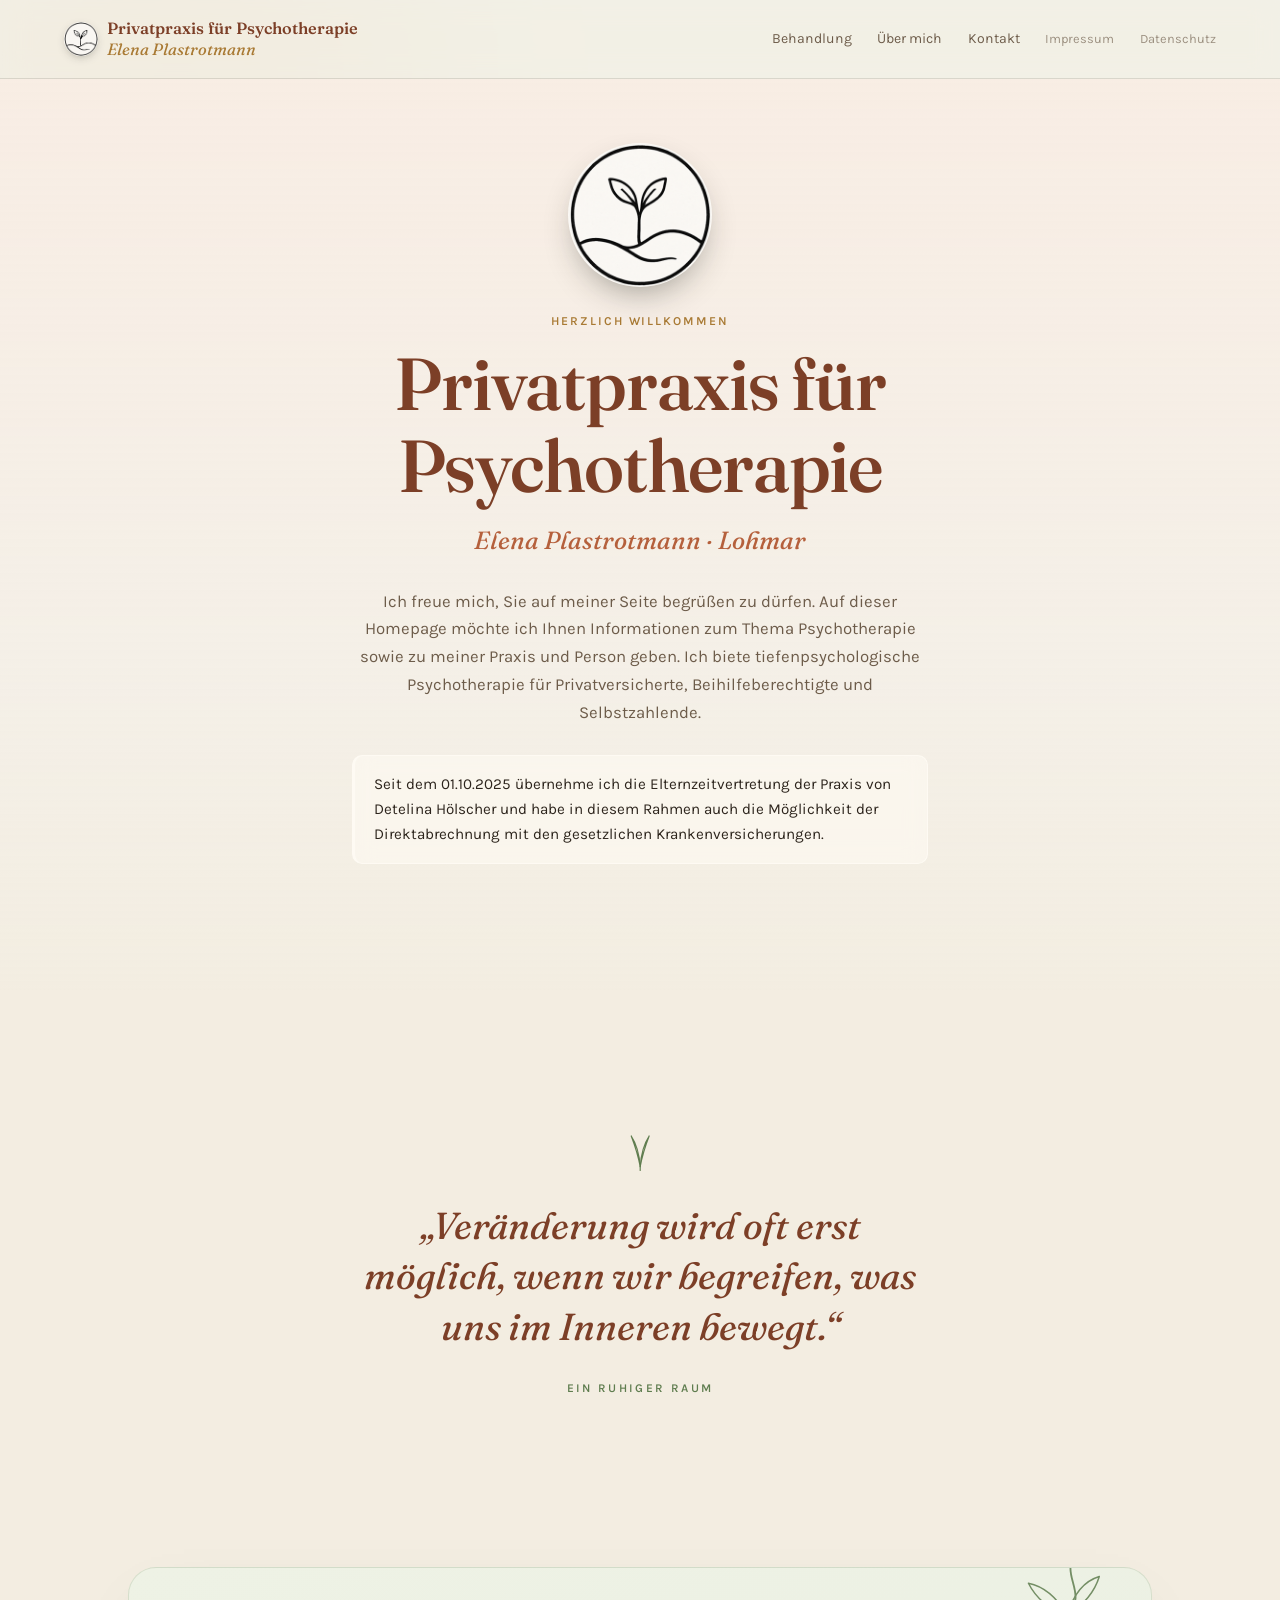
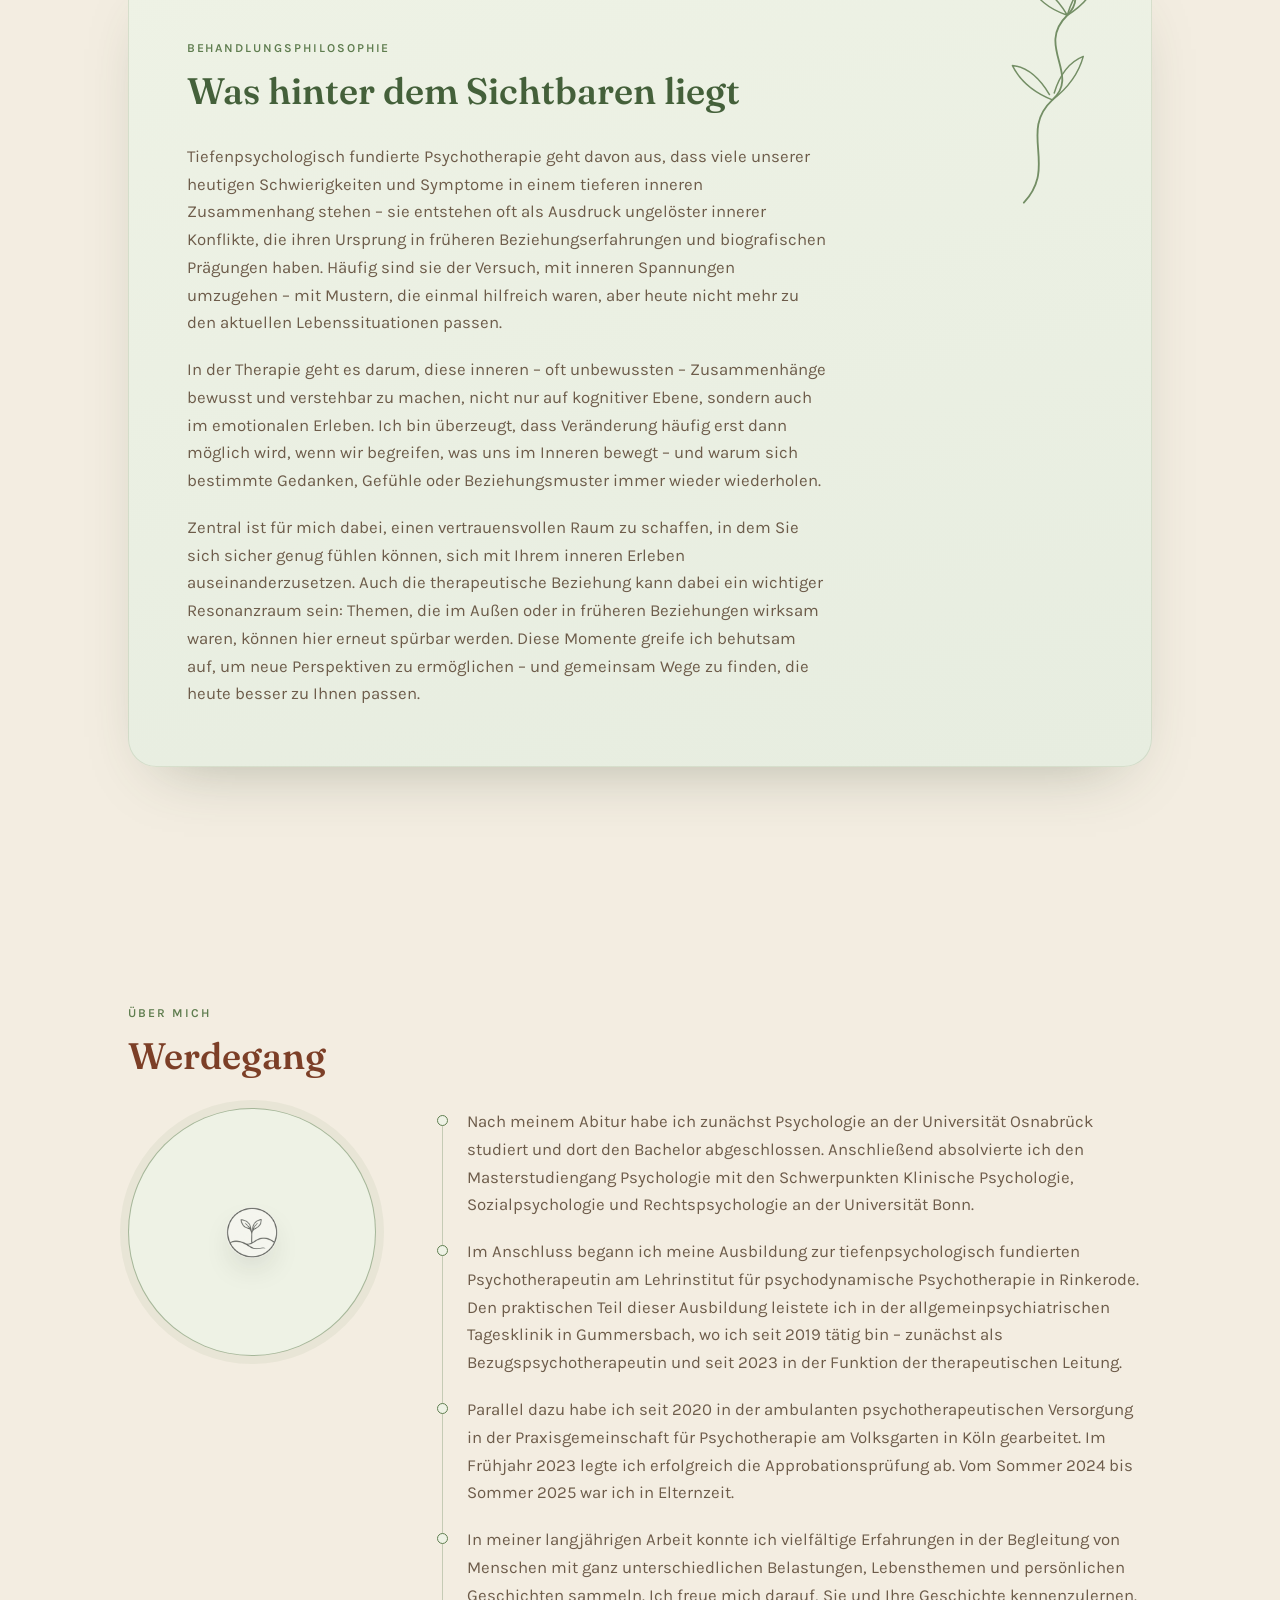
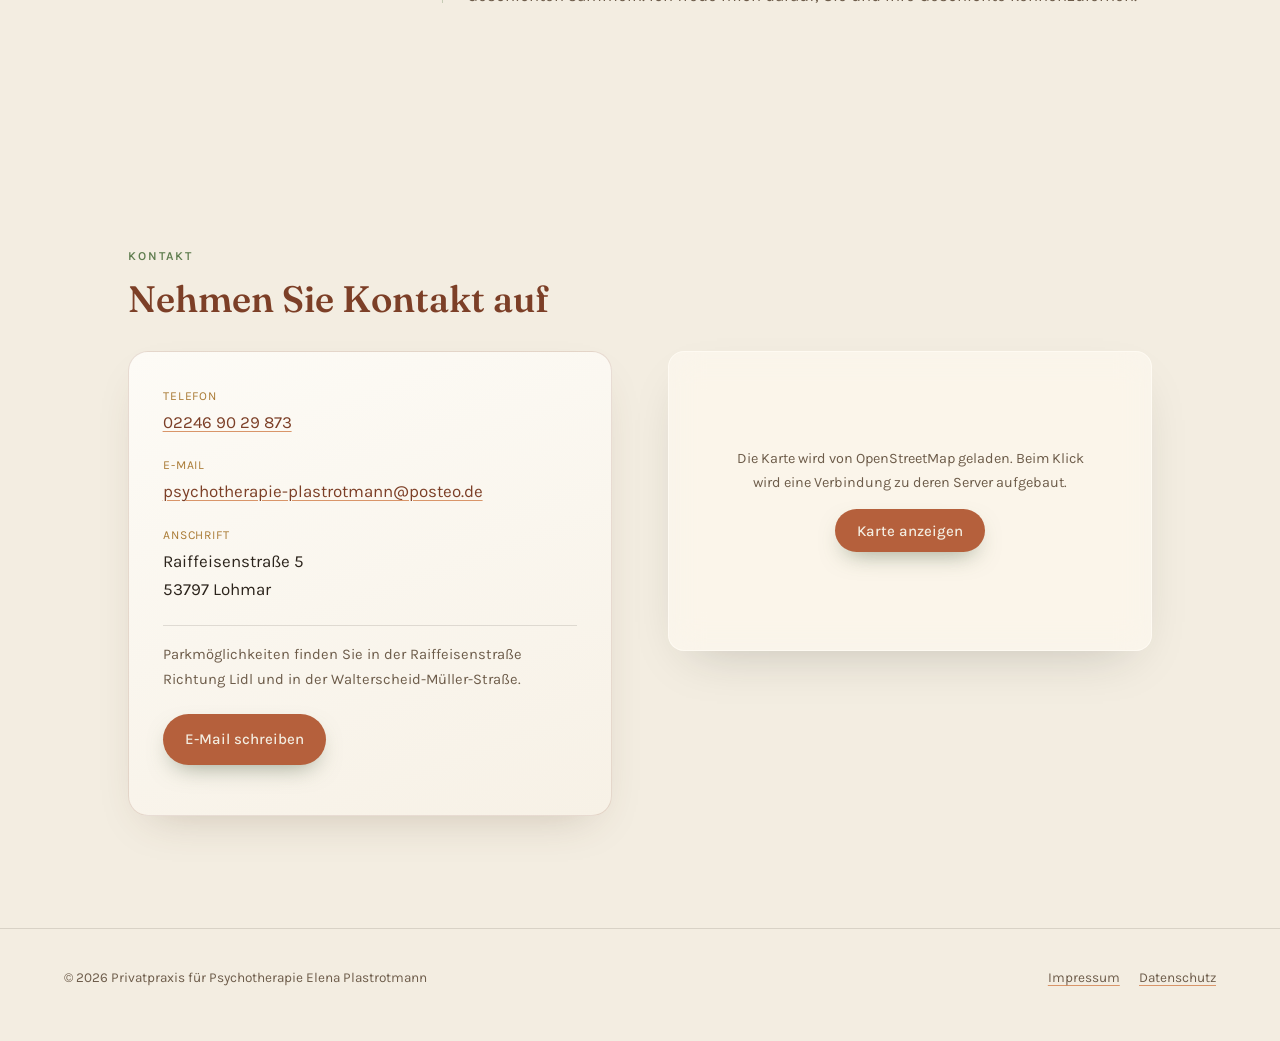
==== commit 7fe24cd4: "Add files via upload" ====
--- a/index.html
+++ b/index.html
@@ -104,6 +104,25 @@
   <section id="behandlung">
     <div class="wrap-wide reveal">
       <div class="panel">
+      <svg class="vine" viewBox="0 0 140 230" fill="none" aria-hidden="true">
+        <path class="stem" d="M20,222 C50,190 15,160 45,132 C70,110 30,85 58,58 C78,38 48,20 68,4" />
+        <g class="leaf leaf-a">
+          <path d="M45,132 Q20,122 10,102 Q30,104 45,132 Z" />
+        </g>
+        <g class="leaf leaf-b">
+          <path d="M45,132 Q66,116 72,94 Q52,102 45,132 Z" />
+        </g>
+        <g class="leaf leaf-c">
+          <path d="M58,58 Q34,50 24,30 Q44,34 58,58 Z" />
+        </g>
+        <g class="leaf leaf-d">
+          <path d="M58,58 Q80,44 86,24 Q66,30 58,58 Z" />
+        </g>
+        <g class="bud" transform="translate(68,4)">
+          <path d="M0,0 C-10,-8 -10,-20 0,-26 C10,-20 10,-8 0,0 Z" stroke="#5f7d4f" stroke-width="1.3"/>
+          <path d="M0,-4 C-5,-10 -5,-17 0,-21" stroke="#5f7d4f" stroke-width="0.9"/>
+        </g>
+      </svg>
         <div class="section-head">
           <p class="eyebrow">Behandlungsphilosophie</p>
           <h2>Was hinter dem Sichtbaren liegt</h2>
@@ -151,15 +170,15 @@
         <div class="portrait-frame">
           <img class="logo-round" src="assets/logo-circle.png" alt="Platzhalter" style="width:3.2rem; height:3.2rem; opacity:0.6;">
         </div>
-        <div class="prose">
-        <p>
+        <div class="prose timeline-list">
+        <p class="timeline-item">
           Nach meinem Abitur habe ich zunächst Psychologie an der Universität
           Osnabrück studiert und dort den Bachelor abgeschlossen. Anschließend
           absolvierte ich den Masterstudiengang Psychologie mit den Schwerpunkten
           Klinische Psychologie, Sozialpsychologie und Rechtspsychologie an der
           Universität Bonn.
         </p>
-        <p>
+        <p class="timeline-item">
           Im Anschluss begann ich meine Ausbildung zur tiefenpsychologisch
           fundierten Psychotherapeutin am Lehrinstitut für psychodynamische
           Psychotherapie in Rinkerode. Den praktischen Teil dieser Ausbildung
@@ -167,14 +186,14 @@
           ich seit 2019 tätig bin – zunächst als Bezugspsychotherapeutin und seit
           2023 in der Funktion der therapeutischen Leitung.
         </p>
-        <p>
+        <p class="timeline-item">
           Parallel dazu habe ich seit 2020 in der ambulanten psychotherapeutischen
           Versorgung in der Praxisgemeinschaft für Psychotherapie am Volksgarten in
           Köln gearbeitet. Im Frühjahr 2023 legte ich erfolgreich die
           Approbationsprüfung ab. Vom Sommer 2024 bis Sommer 2025 war ich in
           Elternzeit.
         </p>
-        <p>
+        <p class="timeline-item">
           In meiner langjährigen Arbeit konnte ich vielfältige Erfahrungen in der
           Begleitung von Menschen mit ganz unterschiedlichen Belastungen,
           Lebensthemen und persönlichen Geschichten sammeln. Ich freue mich darauf,
--- a/style.css
+++ b/style.css
@@ -238,7 +238,51 @@
   border-radius: 28px;
   padding: clamp(2rem, 5.5vw, 3.6rem);
   box-shadow: 0 26px 64px -34px rgba(58, 74, 50, 0.4);
-}
+  position: relative;
+  overflow: hidden;
+}
+
+/* ---------- Rankender Keim: entfaltet sich beim Einblenden ---------- */
+.vine {
+  position: absolute;
+  top: -1.2rem;
+  right: -0.6rem;
+  width: clamp(6.5rem, 14vw, 10rem);
+  height: auto;
+  pointer-events: none;
+  opacity: 0.85;
+}
+.vine path, .vine line {
+  fill: none;
+  stroke: var(--leaf);
+  stroke-linecap: round;
+  stroke-linejoin: round;
+}
+.vine .stem {
+  stroke-width: 1.6;
+  stroke-dasharray: 340;
+  stroke-dashoffset: 340;
+  transition: stroke-dashoffset 2.4s var(--ease) 0.2s;
+}
+.vine .leaf {
+  stroke-width: 1.3;
+  stroke-dasharray: 90;
+  stroke-dashoffset: 90;
+  transition: stroke-dashoffset 1.1s var(--ease);
+}
+.vine .bud {
+  opacity: 0;
+  transform: scale(0.4);
+  transform-origin: center;
+  transition: opacity 0.8s var(--ease), transform 0.8s var(--ease);
+}
+.reveal.is-visible .vine .stem { stroke-dashoffset: 0; }
+.reveal.is-visible .vine .leaf-a { stroke-dashoffset: 0; transition-delay: 0.9s; }
+.reveal.is-visible .vine .leaf-b { stroke-dashoffset: 0; transition-delay: 1.3s; }
+.reveal.is-visible .vine .leaf-c { stroke-dashoffset: 0; transition-delay: 1.7s; }
+.reveal.is-visible .vine .leaf-d { stroke-dashoffset: 0; transition-delay: 2.0s; }
+.reveal.is-visible .vine .bud { opacity: 1; transform: scale(1); transition-delay: 2.5s; }
+@media (max-width: 30rem) { .vine { display: none; } }
 #behandlung { padding-top: clamp(1rem, 3vw, 2rem); }
 #behandlung .section-head h2 { color: var(--leaf-deep); }
 #behandlung .eyebrow { color: var(--leaf); }
@@ -301,6 +345,45 @@
   text-transform: uppercase;
 }
 
+/* ---------- Werdegang: Fineline-Zeitlinie ---------- */
+.timeline-list {
+  position: relative;
+  padding-left: 1.9rem;
+}
+.timeline-list::before {
+  content: "";
+  position: absolute;
+  left: 0.3rem;
+  top: 0.4rem;
+  bottom: 0.4rem;
+  width: 1.4px;
+  background: var(--leaf);
+  opacity: 0.3;
+  transform: scaleY(0);
+  transform-origin: top;
+  transition: transform 1.8s var(--ease) 0.1s;
+}
+.reveal.is-visible .timeline-list::before { transform: scaleY(1); }
+.timeline-item { position: relative; }
+.timeline-item::before {
+  content: "";
+  position: absolute;
+  left: -1.9rem;
+  top: 0.45rem;
+  width: 9px;
+  height: 9px;
+  border-radius: 50%;
+  background: var(--leaf-pale);
+  border: 1.6px solid var(--leaf);
+  opacity: 0;
+  transform: scale(0.4);
+  transition: opacity 0.5s var(--ease), transform 0.5s var(--ease);
+}
+.reveal.is-visible .timeline-item:nth-of-type(1)::before { opacity: 1; transform: scale(1); transition-delay: 0.35s; }
+.reveal.is-visible .timeline-item:nth-of-type(2)::before { opacity: 1; transform: scale(1); transition-delay: 0.8s; }
+.reveal.is-visible .timeline-item:nth-of-type(3)::before { opacity: 1; transform: scale(1); transition-delay: 1.25s; }
+.reveal.is-visible .timeline-item:nth-of-type(4)::before { opacity: 1; transform: scale(1); transition-delay: 1.7s; }
+
 /* ---------- Contact ---------- */
 .contact-grid {
   display: grid;
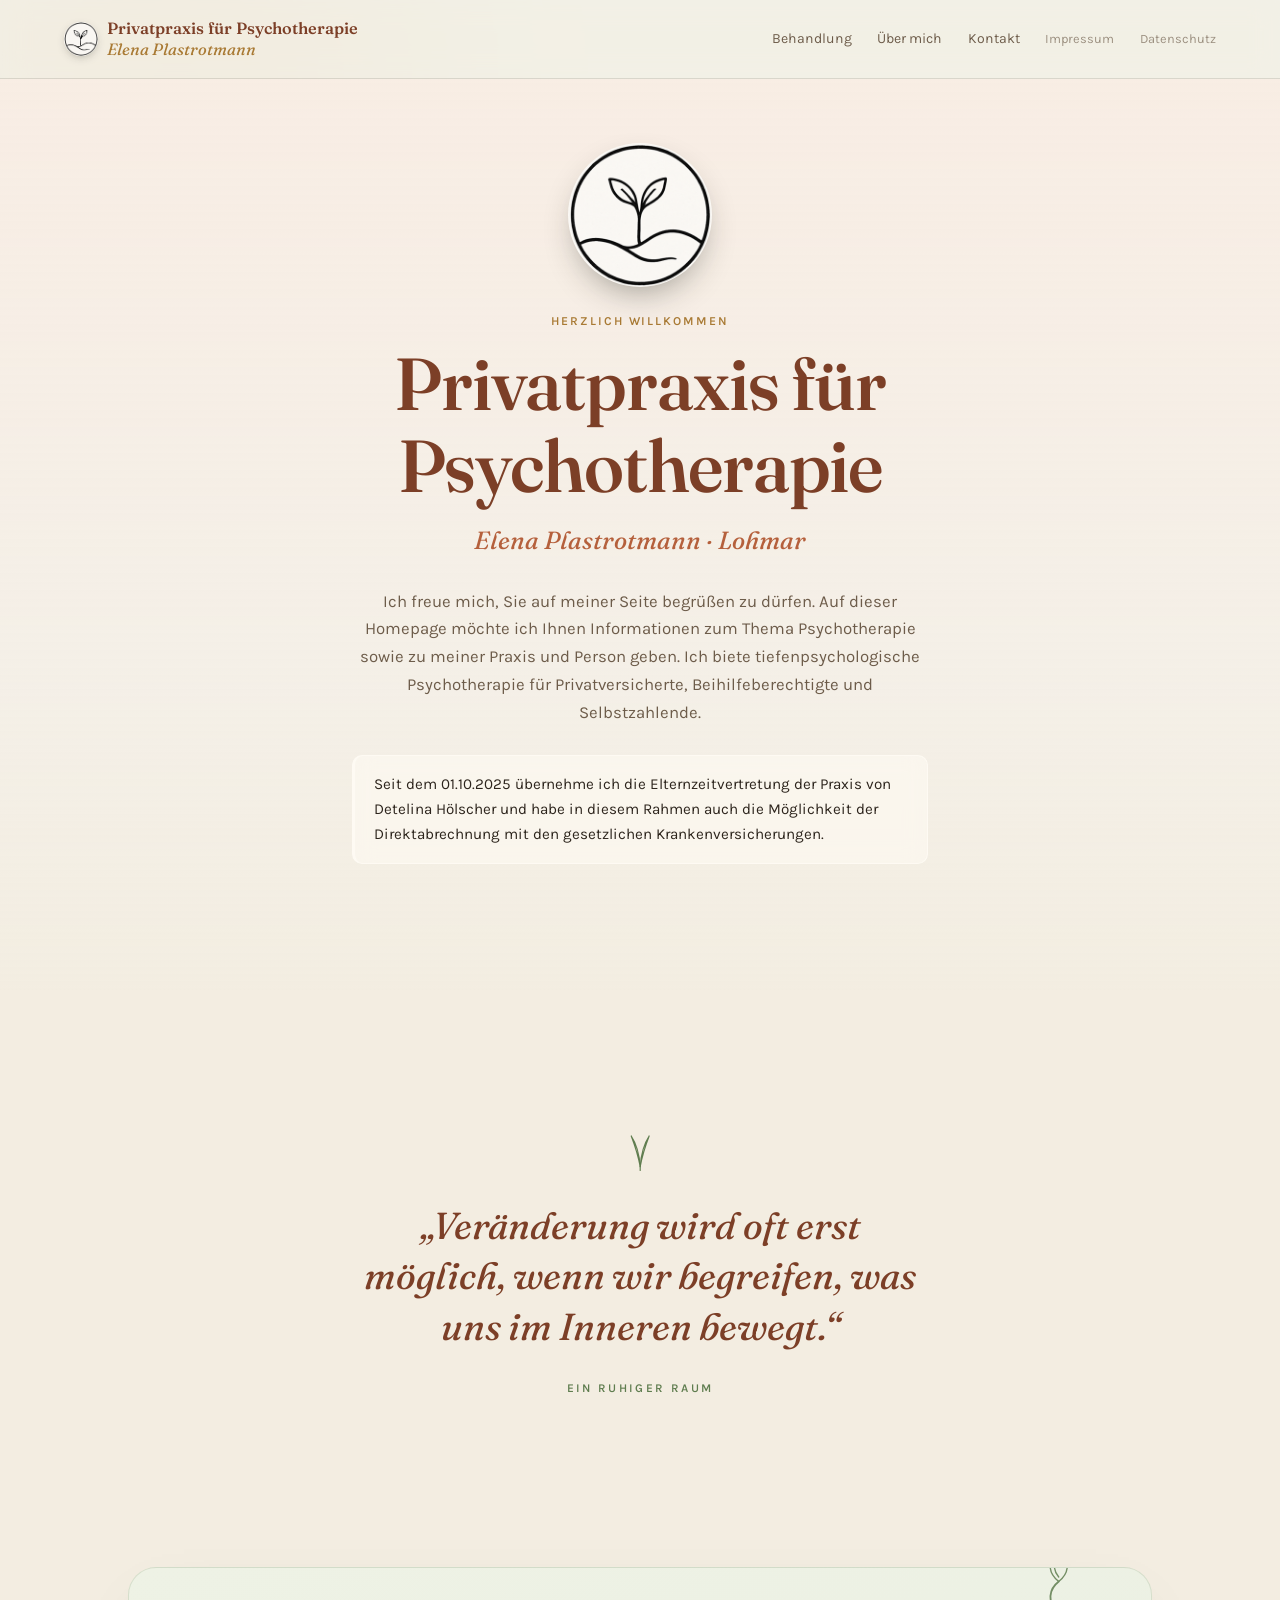
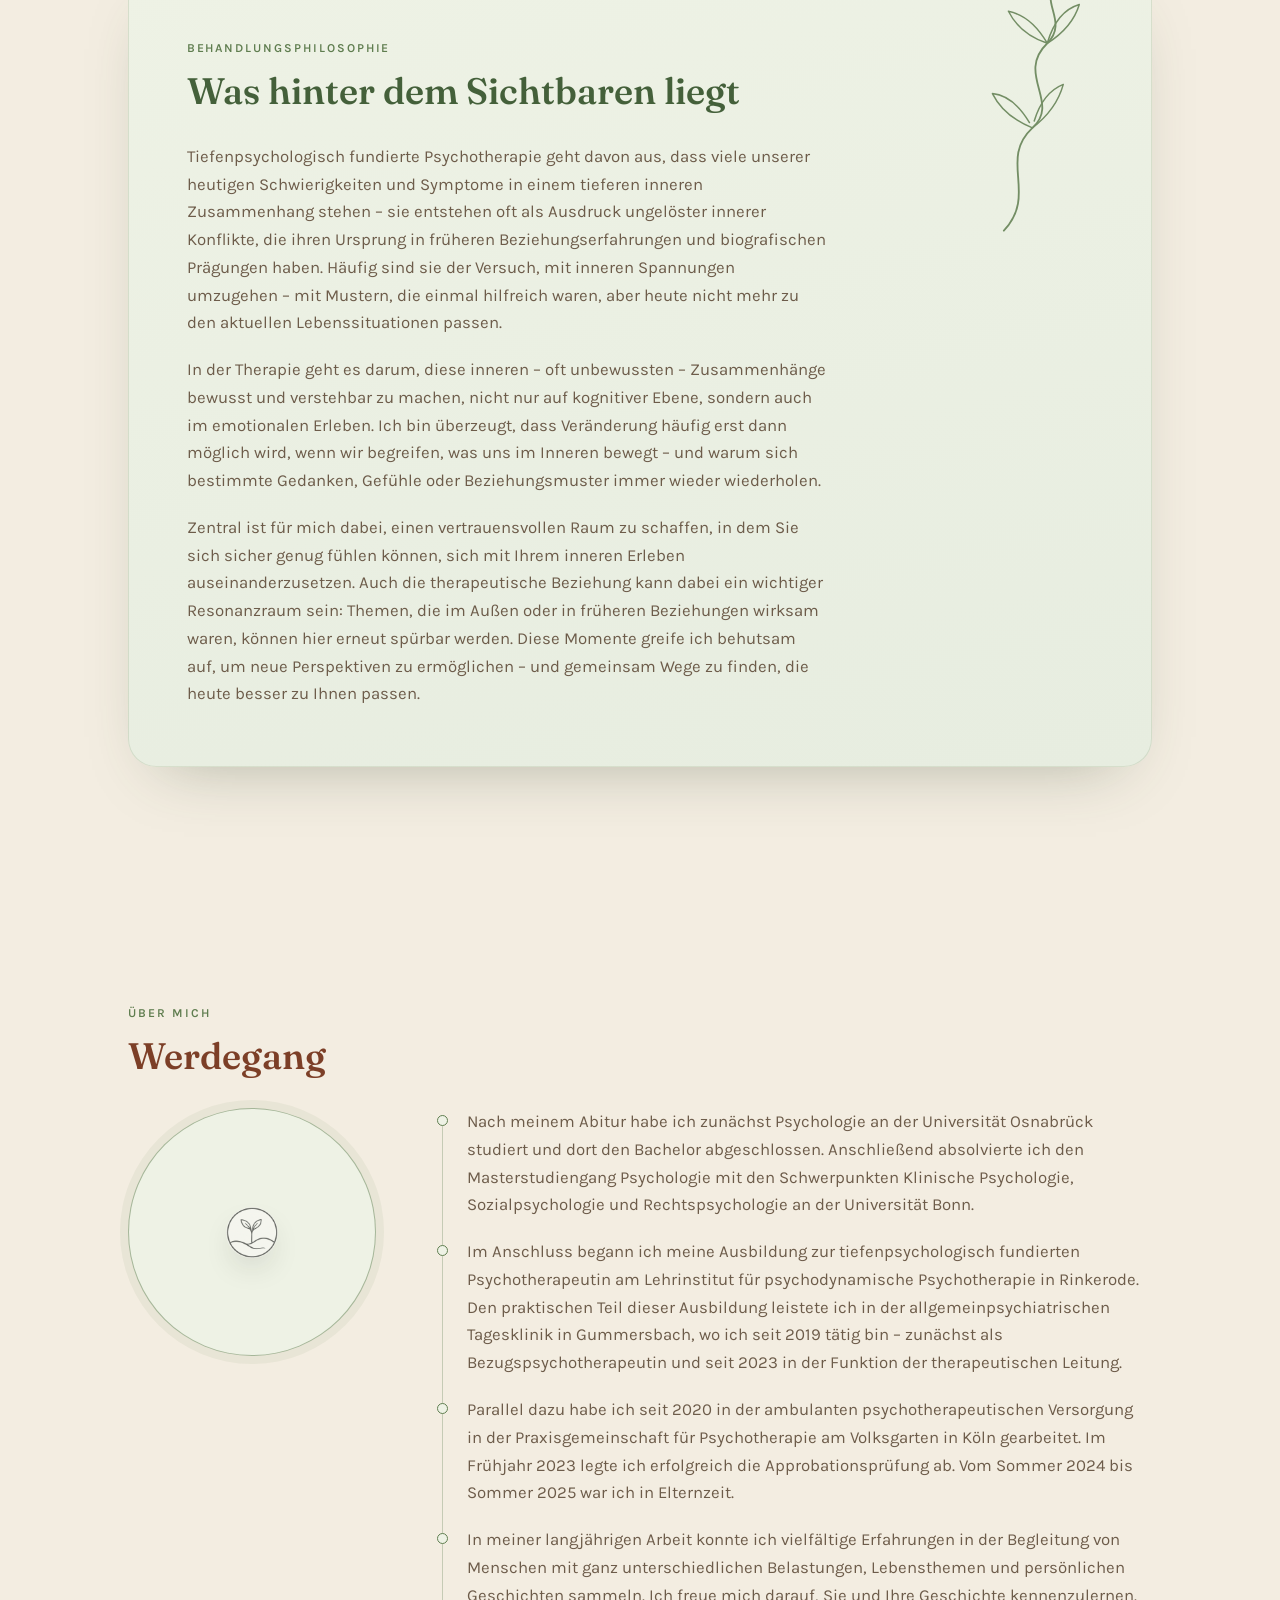
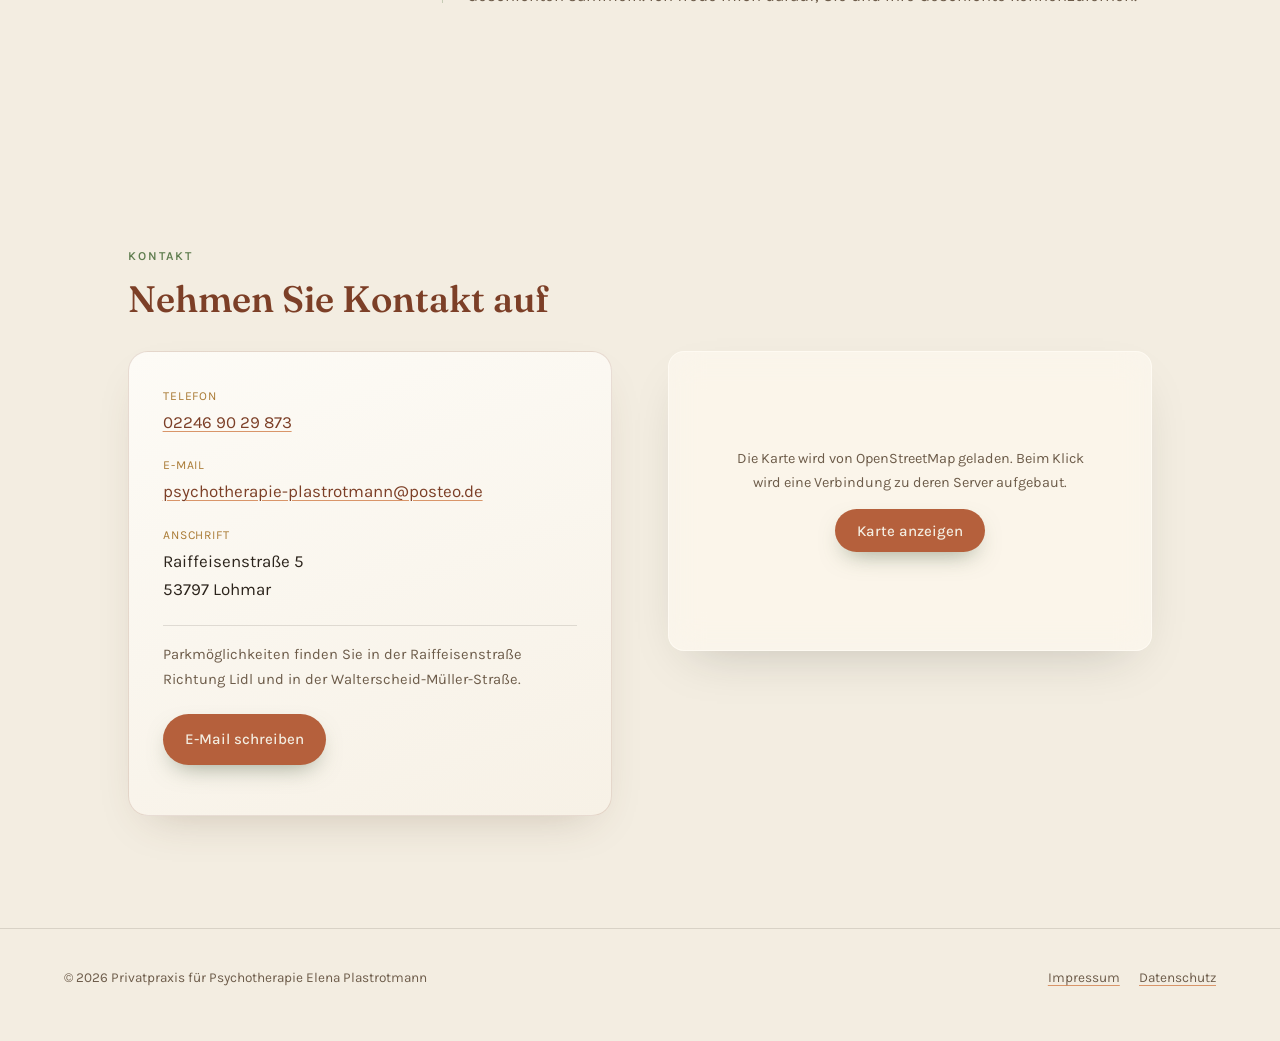
==== commit 132b1e51: "Add files via upload" ====
--- a/index.html
+++ b/index.html
@@ -106,21 +106,13 @@
       <div class="panel">
       <svg class="vine" viewBox="0 0 140 230" fill="none" aria-hidden="true">
         <path class="stem" d="M20,222 C50,190 15,160 45,132 C70,110 30,85 58,58 C78,38 48,20 68,4" />
-        <g class="leaf leaf-a">
-          <path d="M45,132 Q20,122 10,102 Q30,104 45,132 Z" />
-        </g>
-        <g class="leaf leaf-b">
-          <path d="M45,132 Q66,116 72,94 Q52,102 45,132 Z" />
-        </g>
-        <g class="leaf leaf-c">
-          <path d="M58,58 Q34,50 24,30 Q44,34 58,58 Z" />
-        </g>
-        <g class="leaf leaf-d">
-          <path d="M58,58 Q80,44 86,24 Q66,30 58,58 Z" />
-        </g>
-        <g class="bud" transform="translate(68,4)">
-          <path d="M0,0 C-10,-8 -10,-20 0,-26 C10,-20 10,-8 0,0 Z" stroke="#5f7d4f" stroke-width="1.3"/>
-          <path d="M0,-4 C-5,-10 -5,-17 0,-21" stroke="#5f7d4f" stroke-width="0.9"/>
+        <path class="leaf leaf-a" d="M45,132 Q20,122 10,102 Q30,104 45,132 Z" />
+        <path class="leaf leaf-b" d="M45,132 Q66,116 72,94 Q52,102 45,132 Z" />
+        <path class="leaf leaf-c" d="M58,58 Q34,50 24,30 Q44,34 58,58 Z" />
+        <path class="leaf leaf-d" d="M58,58 Q80,44 86,24 Q66,30 58,58 Z" />
+        <g class="bud">
+          <path d="M68,4 C58,-4 58,-16 68,-22 C78,-16 78,-4 68,4 Z" />
+          <path d="M68,0 C63,-6 63,-13 68,-17" />
         </g>
       </svg>
         <div class="section-head">
--- a/style.css
+++ b/style.css
@@ -245,35 +245,40 @@
 /* ---------- Rankender Keim: entfaltet sich beim Einblenden ---------- */
 .vine {
   position: absolute;
-  top: -1.2rem;
-  right: -0.6rem;
+  top: 0.6rem;
+  right: 0.6rem;
   width: clamp(6.5rem, 14vw, 10rem);
   height: auto;
   pointer-events: none;
   opacity: 0.85;
-}
-.vine path, .vine line {
+  z-index: 1;
+  overflow: visible;
+}
+.vine path {
   fill: none;
-  stroke: var(--leaf);
+  stroke: #5f7d4f;
   stroke-linecap: round;
   stroke-linejoin: round;
 }
 .vine .stem {
-  stroke-width: 1.6;
+  stroke-width: 1.6px;
   stroke-dasharray: 340;
   stroke-dashoffset: 340;
   transition: stroke-dashoffset 2.4s var(--ease) 0.2s;
 }
 .vine .leaf {
-  stroke-width: 1.3;
+  stroke-width: 1.3px;
   stroke-dasharray: 90;
   stroke-dashoffset: 90;
   transition: stroke-dashoffset 1.1s var(--ease);
 }
+.vine .bud path {
+  stroke-width: 1.2px;
+}
 .vine .bud {
   opacity: 0;
   transform: scale(0.4);
-  transform-origin: center;
+  transform-origin: 68px 4px;
   transition: opacity 0.8s var(--ease), transform 0.8s var(--ease);
 }
 .reveal.is-visible .vine .stem { stroke-dashoffset: 0; }
